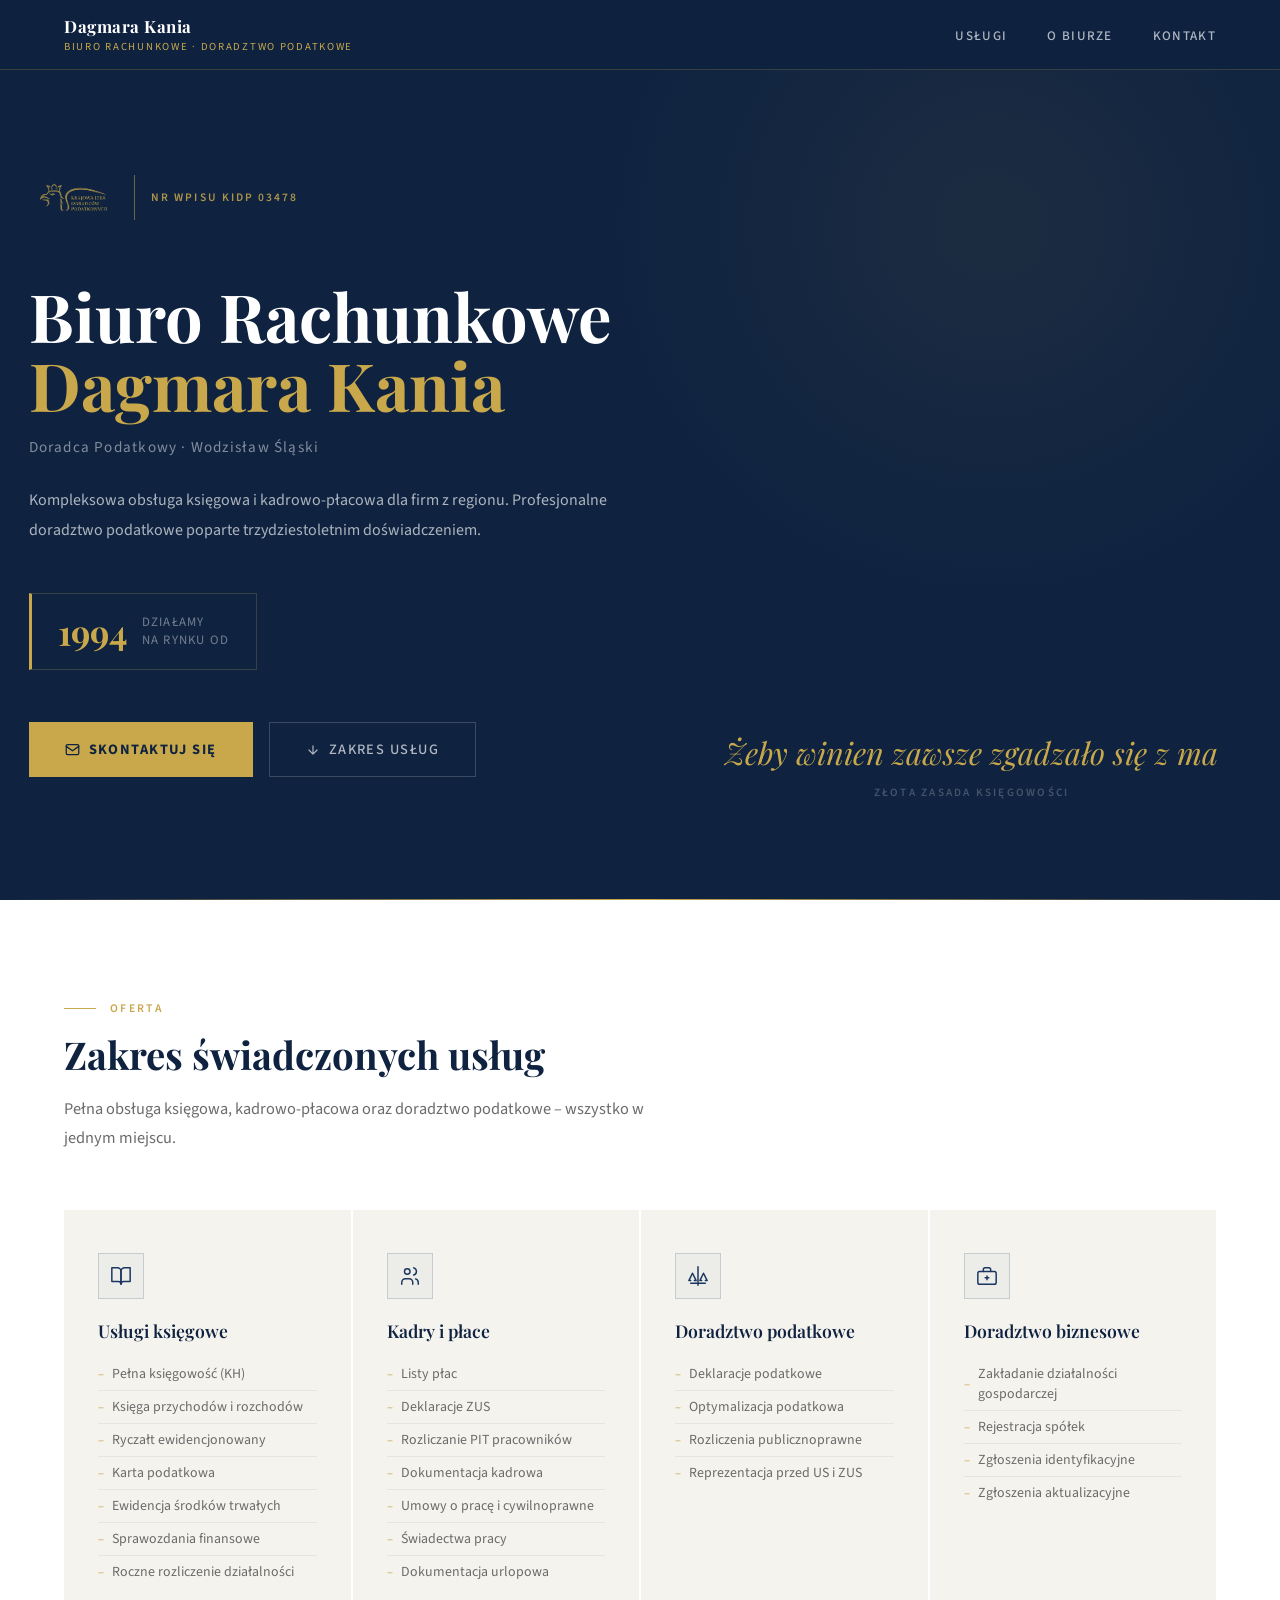
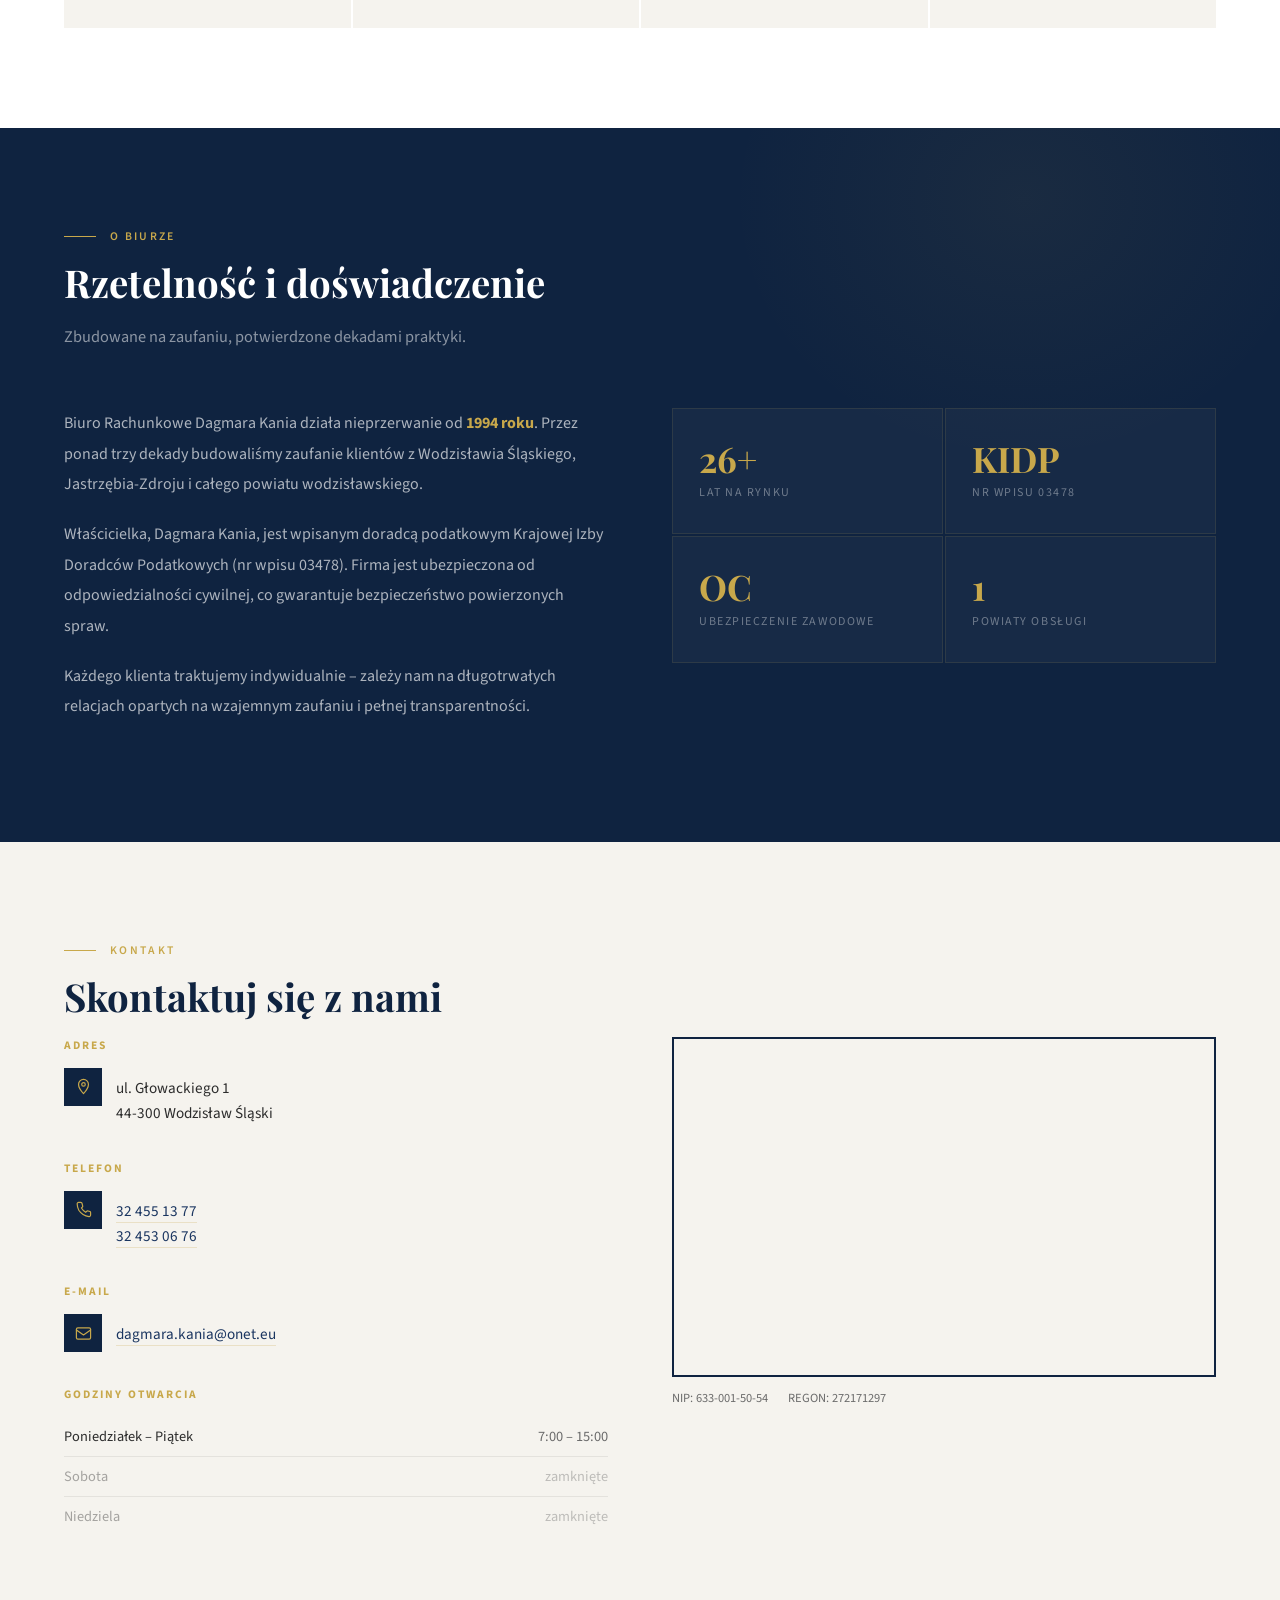
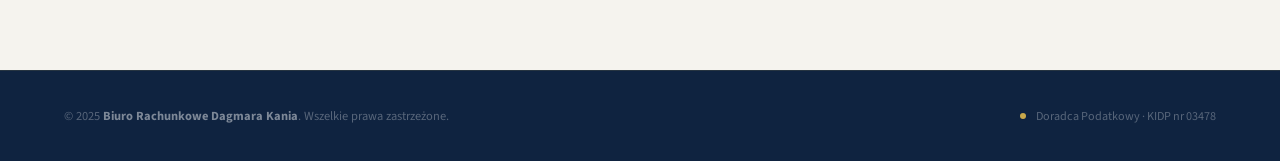
==== index.html @ 61f99bcb "logo in one place" ====
<!DOCTYPE html>
<html lang="pl">
<head>
  <meta charset="UTF-8" />
  <meta name="viewport" content="width=device-width, initial-scale=1.0" />
  <meta name="description" content="Biuro Rachunkowe Dagmara Kania – usługi księgowe, kadrowe i doradztwo podatkowe w Wodzisławiu Śląskim od 1994 r." />
  <title>Biuro Rachunkowe Dagmara Kania – Doradca Podatkowy</title>
  <link rel="stylesheet" href="style.css" />
</head>
<body>

<!-- ══════════════ NAWIGACJA ══════════════ -->
<nav>
  <a href="#hero" class="nav-brand">
    <strong>Dagmara Kania</strong>
    <span>Biuro Rachunkowe · Doradztwo Podatkowe</span>
  </a>
  <ul class="nav-links">
    <li><a href="#uslugi">Usługi</a></li>
    <li><a href="#o-nas">O biurze</a></li>
    <li><a href="#kontakt">Kontakt</a></li>
  </ul>
</nav>

<!-- ══════════════ HERO ══════════════ -->
<section id="hero">
  <div class="hero-bg">
    <div class="glow"></div>
    <div class="bottom-line"></div>
  </div>

  <!-- LEWA: treść -->
  <div class="hero-content">
    <div class="hero-kidp-corner">
      <img src="kidp-logo.png" alt="Krajowa Izba Doradców Podatkowych" class="hero-kidp-logo" />
      <div class="hero-kidp-divider"></div>
      <span class="hero-kidp-text">Nr wpisu KIDP 03478</span>
    </div>
    <h1>Biuro Rachunkowe<br/><em>Dagmara Kania</em></h1>
    <p class="hero-subtitle">Doradca Podatkowy · Wodzisław Śląski</p>
    <p class="hero-desc">
      Kompleksowa obsługa księgowa i kadrowo-płacowa dla firm z regionu.
      Profesjonalne doradztwo podatkowe poparte trzydziestoletnim doświadczeniem.
    </p>
    <div class="hero-since">
      <span class="year">1994</span>
      <span class="label">Działamy<br/>na rynku od</span>
    </div>
    <div class="hero-cta">
      <a href="#kontakt" class="btn-primary">
        <svg width="15" height="15" viewBox="0 0 24 24" fill="none" stroke="currentColor" stroke-width="2" stroke-linecap="round" stroke-linejoin="round"><rect x="2" y="4" width="20" height="16" rx="2"/><path d="m2 7 10 7 10-7"/></svg>
        Skontaktuj się
      </a>
      <a href="#uslugi" class="btn-ghost">
        <svg width="14" height="14" viewBox="0 0 24 24" fill="none" stroke="currentColor" stroke-width="2" stroke-linecap="round" stroke-linejoin="round"><path d="M12 5v14m-7-7 7 7 7-7"/></svg>
        Zakres usług
      </a>
    </div>
  </div>

  <!-- PRAWA: cytat na dole -->
  <div class="hero-quote-block">
    <p class="quote-text">Żeby winien zawsze zgadzało się z ma</p>
    <p class="quote-source">Złota zasada księgowości</p>
  </div>
</section>

<!-- ══════════════ USŁUGI ══════════════ -->
<section id="uslugi">
  <div class="section-label"><span>Oferta</span></div>
  <h2>Zakres świadczonych usług</h2>
  <p class="section-intro">Pełna obsługa księgowa, kadrowo-płacowa oraz doradztwo podatkowe – wszystko w jednym miejscu.</p>

  <div class="services-grid reveal">

    <div class="service-card">
      <div class="card-icon">
        <svg viewBox="0 0 24 24" fill="none" stroke="currentColor" stroke-width="1.6" stroke-linecap="round" stroke-linejoin="round">
          <path d="M2 3h6a4 4 0 0 1 4 4v14a3 3 0 0 0-3-3H2z"/>
          <path d="M22 3h-6a4 4 0 0 0-4 4v14a3 3 0 0 1 3-3h7z"/>
        </svg>
      </div>
      <div class="card-title">Usługi księgowe</div>
      <ul class="card-items">
        <li>Pełna księgowość (KH)</li>
        <li>Księga przychodów i rozchodów</li>
        <li>Ryczałt ewidencjonowany</li>
        <li>Karta podatkowa</li>
        <li>Ewidencja środków trwałych</li>
        <li>Sprawozdania finansowe</li>
        <li>Roczne rozliczenie działalności</li>
      </ul>
    </div>

    <div class="service-card">
      <div class="card-icon">
        <svg viewBox="0 0 24 24" fill="none" stroke="currentColor" stroke-width="1.6" stroke-linecap="round" stroke-linejoin="round">
          <circle cx="9" cy="7" r="3"/>
          <path d="M3 21v-2a4 4 0 0 1 4-4h4a4 4 0 0 1 4 4v2"/>
          <path d="M16 3.13a4 4 0 0 1 0 7.75"/>
          <path d="M21 21v-2a4 4 0 0 0-3-3.85"/>
        </svg>
      </div>
      <div class="card-title">Kadry i płace</div>
      <ul class="card-items">
        <li>Listy płac</li>
        <li>Deklaracje ZUS</li>
        <li>Rozliczanie PIT pracowników</li>
        <li>Dokumentacja kadrowa</li>
        <li>Umowy o pracę i cywilnoprawne</li>
        <li>Świadectwa pracy</li>
        <li>Dokumentacja urlopowa</li>
      </ul>
    </div>

    <div class="service-card">
      <div class="card-icon">
        <svg viewBox="0 0 24 24" fill="none" stroke="currentColor" stroke-width="1.6" stroke-linecap="round" stroke-linejoin="round">
          <path d="M12 2v20M4 17H2l4-8 4 8H8"/><path d="M16 17h-2l4-8 4 8h-2"/>
          <path d="M4 20h16"/>
        </svg>
      </div>
      <div class="card-title">Doradztwo podatkowe</div>
      <ul class="card-items">
        <li>Deklaracje podatkowe</li>
        <li>Optymalizacja podatkowa</li>
        <li>Rozliczenia publicznoprawne</li>
        <li>Reprezentacja przed US i ZUS</li>
      </ul>
    </div>

    <div class="service-card">
      <div class="card-icon">
        <svg viewBox="0 0 24 24" fill="none" stroke="currentColor" stroke-width="1.6" stroke-linecap="round" stroke-linejoin="round">
          <rect x="2" y="7" width="20" height="14" rx="2"/>
          <path d="M16 7V5a2 2 0 0 0-2-2h-4a2 2 0 0 0-2 2v2"/>
          <path d="M12 12v4m-2-2h4"/>
        </svg>
      </div>
      <div class="card-title">Doradztwo biznesowe</div>
      <ul class="card-items">
        <li>Zakładanie działalności gospodarczej</li>
        <li>Rejestracja spółek</li>
        <li>Zgłoszenia identyfikacyjne</li>
        <li>Zgłoszenia aktualizacyjne</li>
      </ul>
    </div>

  </div>
</section>

<!-- ══════════════ O NAS ══════════════ -->
<section id="o-nas">
  <div class="section-label"><span>O biurze</span></div>
  <h2>Rzetelność i doświadczenie</h2>
  <p class="section-intro">Zbudowane na zaufaniu, potwierdzone dekadami praktyki.</p>

  <div class="about-grid reveal">
    <div class="about-text">
      <p>Biuro Rachunkowe Dagmara Kania działa nieprzerwanie od <strong>1994 roku</strong>. Przez ponad trzy dekady budowaliśmy zaufanie klientów z Wodzisławia Śląskiego, Jastrzębia-Zdroju i całego powiatu wodzisławskiego.</p>
      <p>Właścicielka, Dagmara Kania, jest wpisanym doradcą podatkowym Krajowej Izby Doradców Podatkowych (nr wpisu 03478). Firma jest ubezpieczona od odpowiedzialności cywilnej, co gwarantuje bezpieczeństwo powierzonych spraw.</p>
      <p>Każdego klienta traktujemy indywidualnie – zależy nam na długotrwałych relacjach opartych na wzajemnym zaufaniu i pełnej transparentności.</p>
    </div>
    <div class="stats-grid">
      <div class="stat-box">
        <div class="stat-number" data-count="30" data-suffix="+">0+</div>
        <div class="stat-label">lat na rynku</div>
      </div>
      <div class="stat-box">
        <div class="stat-number">KIDP</div>
        <div class="stat-label">nr wpisu 03478</div>
      </div>
      <div class="stat-box">
        <div class="stat-number">OC</div>
        <div class="stat-label">Ubezpieczenie zawodowe</div>
      </div>
      <div class="stat-box">
        <div class="stat-number" data-count="2">0</div>
        <div class="stat-label">powiaty obsługi</div>
      </div>
    </div>
  </div>
</section>

<!-- ══════════════ KONTAKT ══════════════ -->
<section id="kontakt">
  <div class="section-label"><span>Kontakt</span></div>
  <h2>Skontaktuj się z nami</h2>

  <div class="contact-grid reveal">
    <div>
      <div class="contact-block">
        <div class="contact-block-title">Adres</div>
        <div class="contact-item">
          <div class="contact-icon">
            <svg viewBox="0 0 24 24" fill="none" stroke="currentColor" stroke-width="1.7" stroke-linecap="round" stroke-linejoin="round">
              <path d="M12 2C8.13 2 5 5.13 5 9c0 5.25 7 13 7 13s7-7.75 7-13c0-3.87-3.13-7-7-7z"/>
              <circle cx="12" cy="9" r="2.5"/>
            </svg>
          </div>
          <div class="contact-detail">ul. Głowackiego 1<br/>44-300 Wodzisław Śląski</div>
        </div>
      </div>

      <div class="contact-block">
        <div class="contact-block-title">Telefon</div>
        <div class="contact-item">
          <div class="contact-icon">
            <svg viewBox="0 0 24 24" fill="none" stroke="currentColor" stroke-width="1.7" stroke-linecap="round" stroke-linejoin="round">
              <path d="M22 16.92v3a2 2 0 0 1-2.18 2A19.79 19.79 0 0 1 11.39 19a19.5 19.5 0 0 1-6-6A19.79 19.79 0 0 1 3.08 4.18 2 2 0 0 1 5.07 2h3a2 2 0 0 1 2 1.72 12.84 12.84 0 0 0 .7 2.81 2 2 0 0 1-.45 2.11L9.11 9.91a16 16 0 0 0 6 6l1.27-1.27a2 2 0 0 1 2.11-.45 12.84 12.84 0 0 0 2.81.7A2 2 0 0 1 22 16.92z"/>
            </svg>
          </div>
          <div class="contact-detail">
            <a href="tel:+48324551377">32 455 13 77</a><br/>
            <a href="tel:+48324530676">32 453 06 76</a>
          </div>
        </div>
      </div>

      <div class="contact-block">
        <div class="contact-block-title">E-mail</div>
        <div class="contact-item">
          <div class="contact-icon">
            <svg viewBox="0 0 24 24" fill="none" stroke="currentColor" stroke-width="1.7" stroke-linecap="round" stroke-linejoin="round">
              <rect x="2" y="4" width="20" height="16" rx="2"/>
              <path d="m2 7 10 7 10-7"/>
            </svg>
          </div>
          <div class="contact-detail">
            <a href="mailto:dagmara.kania@onet.eu">dagmara.kania@onet.eu</a>
          </div>
        </div>
      </div>

      <div class="contact-block">
        <div class="contact-block-title">Godziny otwarcia</div>
        <table class="hours-table">
          <tr><td>Poniedziałek – Piątek</td><td>7:00 – 15:00</td></tr>
          <tr class="closed"><td>Sobota</td><td>zamknięte</td></tr>
          <tr class="closed"><td>Niedziela</td><td>zamknięte</td></tr>
        </table>
      </div>
    </div>

    <div>
      <div class="map-wrapper">
        <iframe
          src="https://www.google.com/maps/embed?pb=!1m18!1m12!1m3!1d2561.4!2d18.4565!3d50.0031!2m3!1f0!2f0!3f0!3m2!1i1024!2i768!4f13.1!3m3!1m2!1s0x4716d4f1e6e4a4a1%3A0xe6d6b0d0d0d0d0d0!2sG%C5%82owackiego%201%2C%2044-300%20Wodzis%C5%82aw%20%C5%9Al%C4%85ski%2C%20Poland!5e0!3m2!1spl!2spl!4v1710000000000!5m2!1spl!2spl"
          allowfullscreen="" loading="lazy"
          referrerpolicy="no-referrer-when-downgrade"
          title="Biuro Rachunkowe Dagmara Kania – Głowackiego 1, Wodzisław Śląski">
        </iframe>
      </div>
      <div class="map-meta">
        <span>NIP: 633-001-50-54</span>
        <span>REGON: 272171297</span>
      </div>
    </div>
  </div>
</section>

<!-- ══════════════ STOPKA ══════════════ -->
<footer>
  <p>&copy; 2025 <strong>Biuro Rachunkowe Dagmara Kania</strong>. Wszelkie prawa zastrzeżone.</p>
  <div class="footer-badge">
    <div class="badge-dot"></div>
    Doradca Podatkowy · KIDP nr 03478
  </div>
</footer>

<script src="main.js"></script>
</body>
</html>
---- style.css ----
/* ═══════════════════════════════════════════════
   Biuro Rachunkowe Dagmara Kania — style.css
═══════════════════════════════════════════════ */

@import url('https://fonts.googleapis.com/css2?family=Playfair+Display:ital,wght@0,400;0,600;0,700;1,400;1,600&family=Source+Sans+3:wght@300;400;500;600&display=swap');

*, *::before, *::after { box-sizing: border-box; margin: 0; padding: 0; }

:root {
  --navy:  #0f2340;
  --navy2: #1a3560;
  --gold:  #c8a84b;
  --gold2: #e8c870;
  --light: #f5f3ee;
  --white: #ffffff;
  --text:  #2c2c2c;
  --muted: #6b6b6b;
  --line:  rgba(200,168,75,.22);
}

html { scroll-behavior: smooth; }

body {
  font-family: 'Source Sans 3', sans-serif;
  background: var(--light);
  color: var(--text);
  overflow-x: hidden;
}

/* ── NAVIGATION ─────────────────────────────── */
nav {
  position: fixed; top: 0; left: 0; right: 0; z-index: 100;
  display: flex; align-items: center; justify-content: space-between;
  padding: 0 5vw; height: 70px;
  background: rgba(15,35,64,.97);
  backdrop-filter: blur(10px);
  border-bottom: 1px solid var(--line);
  transition: box-shadow .3s;
}
nav.scrolled { box-shadow: 0 4px 40px rgba(0,0,0,.45); }

.nav-brand {
  display: flex; flex-direction: column; gap: 2px;
  text-decoration: none; cursor: pointer;
}
.nav-brand strong {
  font-family: 'Playfair Display', serif;
  font-size: 1.05rem; color: var(--white);
  letter-spacing: .03em; transition: color .25s;
}
.nav-brand span {
  font-size: .67rem; color: var(--gold);
  letter-spacing: .16em; text-transform: uppercase;
  transition: opacity .25s;
}
.nav-brand:hover strong { color: var(--gold); }
.nav-brand:hover span  { opacity: .65; }

.nav-links { display: flex; gap: 2.5rem; list-style: none; }
.nav-links a {
  text-decoration: none; font-size: .82rem; font-weight: 500;
  color: rgba(255,255,255,.68); letter-spacing: .1em; text-transform: uppercase;
  position: relative; padding-bottom: 3px; transition: color .25s;
}
.nav-links a::after {
  content: ''; position: absolute; bottom: 0; left: 0;
  width: 0; height: 1px; background: var(--gold); transition: width .3s;
}
.nav-links a:hover { color: var(--gold); }
.nav-links a:hover::after { width: 100%; }

/* ── HERO ────────────────────────────────────── */
#hero {
  min-height: 100vh;
  display: flex; align-items: center; justify-content: center;
  gap: 80px;
  background: var(--navy);
  position: relative; overflow: hidden;
  padding: 110px 8vw 80px;
}

.hero-bg { position: absolute; inset: 0; pointer-events: none; }
.hero-bg .glow {
  position: absolute; top: -20%; right: -10%;
  width: 65vw; height: 90vh;
  background: radial-gradient(ellipse at center, rgba(200,168,75,.07) 0%, transparent 65%);
}
.hero-bg .bottom-line {
  position: absolute; bottom: 0; left: 0; right: 0; height: 1px;
  background: linear-gradient(90deg, transparent, var(--gold), transparent);
}

/* Logo KIDP — w przepływie, nad h1, skalowanie razem z nagłówkiem */
.hero-kidp-corner {
  display: flex; align-items: center; gap: 16px;
  margin-bottom: clamp(24px, 3vw, 40px);
  animation: fadeUp .8s .1s cubic-bezier(.22,1,.36,1) both;
}
.hero-kidp-logo {
  height: clamp(60px, 7vw, 110px); width: auto;
  opacity: .8; transition: opacity .3s;
}
.hero-kidp-logo:hover { opacity: 1; }
.hero-kidp-divider {
  width: 1px; height: clamp(28px, 3.5vw, 50px);
  background: var(--gold); opacity: .5;
}
.hero-kidp-text {
  font-size: clamp(.7rem, .9vw, .8rem);
  font-weight: 600;
  letter-spacing: .18em; text-transform: uppercase;
  color: var(--gold); opacity: .85;
}

.hero-content {
  flex: 1;
  max-width: 780px; position: relative; z-index: 1;
  animation: fadeUp .9s cubic-bezier(.22,1,.36,1) both;
}

.hero-eyebrow {
  display: flex; align-items: center; gap: 14px; margin-bottom: 28px;
}
.hero-eyebrow::before {
  content: ''; display: block; width: 48px; height: 1px; background: var(--gold);
}
.hero-eyebrow span {
  font-size: .82rem; font-weight: 600;
  letter-spacing: .22em; text-transform: uppercase; color: var(--gold);
}

h1 {
  font-family: 'Playfair Display', serif;
  font-size: clamp(2.4rem, 5.2vw, 5.2rem);
  font-weight: 700; color: var(--white);
  line-height: 1.05; margin-bottom: 16px;
  white-space: nowrap;
}
h1 em { font-style: normal; color: var(--gold); }

.hero-subtitle {
  font-size: clamp(.95rem, 1.1vw, 1.1rem);
  color: rgba(255,255,255,.48);
  letter-spacing: .08em; margin-bottom: 28px;
}
.hero-desc {
  font-size: clamp(1rem, 1.15vw, 1.15rem);
  color: rgba(255,255,255,.66);
  line-height: 1.85; max-width: 580px; margin-bottom: 48px;
}

.hero-since {
  display: inline-flex; align-items: center; gap: 14px;
  padding: 14px 26px;
  border: 1px solid var(--line);
  border-left: 3px solid var(--gold);
  margin-bottom: 52px;
}
.hero-since .year {
  font-family: 'Playfair Display', serif;
  font-size: 2.2rem; color: var(--gold); font-weight: 700;
}
.hero-since .label {
  font-size: .8rem; color: rgba(255,255,255,.42);
  line-height: 1.4; text-transform: uppercase; letter-spacing: .1em;
}

.hero-cta { display: flex; gap: 16px; flex-wrap: wrap; }

.btn-primary {
  display: inline-flex; align-items: center; gap: 9px;
  padding: 16px 36px; background: var(--gold); color: var(--navy);
  font-weight: 700; font-size: .9rem;
  letter-spacing: .1em; text-transform: uppercase;
  text-decoration: none; border: none; cursor: pointer;
  transition: background .25s, transform .2s, box-shadow .25s;
}
.btn-primary:hover {
  background: var(--gold2); transform: translateY(-2px);
  box-shadow: 0 8px 28px rgba(200,168,75,.28);
}
.btn-ghost {
  display: inline-flex; align-items: center; gap: 9px;
  padding: 16px 36px; background: transparent;
  color: rgba(255,255,255,.68); font-weight: 500; font-size: .9rem;
  letter-spacing: .1em; text-transform: uppercase; text-decoration: none;
  border: 1px solid rgba(255,255,255,.18);
  transition: border-color .25s, color .25s;
}
.btn-ghost:hover { border-color: var(--gold); color: var(--gold); }

/* Cytat – prawa dekoracja */
.hero-quote-block {
  position: relative; z-index: 1;
  flex-shrink: 0;
  width: 560px;
  display: flex; flex-direction: column;
  align-items: center; justify-content: flex-end;
  text-align: center;
  padding-bottom: 20px;
  align-self: flex-end;
  gap: 32px;
  animation: fadeUp 1.1s .25s cubic-bezier(.22,1,.36,1) both;
}

.quote-text {
  font-family: 'Playfair Display', serif;
  font-style: italic;
  font-size: clamp(1.5rem, 2.4vw, 2.4rem);
  line-height: 1.3;
  color: var(--gold);
  white-space: nowrap;
}

.quote-source {
  font-size: .7rem; font-weight: 600;
  letter-spacing: .2em; text-transform: uppercase;
  color: rgba(255,255,255,.22);
  margin-top: -20px;
}

/* ── SECTIONS GENERIC ───────────────────────── */
section { padding: 100px 5vw; }

.section-label {
  display: flex; align-items: center; gap: 14px; margin-bottom: 14px;
}
.section-label::before {
  content: ''; display: block; width: 32px; height: 1px; background: var(--gold);
}
.section-label span {
  font-size: .73rem; font-weight: 600;
  letter-spacing: .2em; text-transform: uppercase; color: var(--gold);
}

h2 {
  font-family: 'Playfair Display', serif;
  font-size: clamp(1.8rem, 3vw, 2.6rem);
  font-weight: 700; color: var(--navy);
  line-height: 1.2; margin-bottom: 18px;
}
.section-intro {
  font-size: 1.02rem; color: var(--muted);
  line-height: 1.8; max-width: 580px; margin-bottom: 56px;
}

/* ── SERVICES ───────────────────────────────── */
#uslugi { background: var(--white); }

.services-grid {
  display: grid;
  grid-template-columns: repeat(auto-fill, minmax(270px, 1fr));
  gap: 2px;
}

.service-card {
  padding: 40px 34px; background: var(--light);
  border-top: 3px solid transparent;
  position: relative; overflow: hidden;
  transition: border-color .3s; cursor: default;
}
.service-card::before {
  content: ''; position: absolute; inset: 0;
  background: var(--navy);
  transform: scaleY(0); transform-origin: bottom;
  transition: transform .44s cubic-bezier(.22,1,.36,1);
  z-index: 0;
}
.service-card:hover { border-color: var(--gold); }
.service-card:hover::before { transform: scaleY(1); }
.service-card:hover .card-title,
.service-card:hover .card-items li { color: rgba(255,255,255,.8); }
.service-card:hover .card-icon svg { stroke: var(--gold); }

.card-icon {
  width: 46px; height: 46px; margin-bottom: 20px;
  display: flex; align-items: center; justify-content: center;
  border: 1px solid rgba(26,53,96,.18); background: rgba(26,53,96,.04);
  position: relative; z-index: 1;
  transition: border-color .3s, background .3s;
}
.service-card:hover .card-icon {
  border-color: rgba(200,168,75,.3); background: rgba(200,168,75,.06);
}
.card-icon svg { width: 22px; height: 22px; stroke: var(--navy2); transition: stroke .3s; }

.card-title {
  font-family: 'Playfair Display', serif;
  font-size: 1.1rem; font-weight: 600; color: var(--navy);
  margin-bottom: 16px; position: relative; z-index: 1; transition: color .3s;
}
.card-items { list-style: none; position: relative; z-index: 1; }
.card-items li {
  font-size: .87rem; color: var(--muted);
  padding: 6px 0; border-bottom: 1px solid rgba(0,0,0,.06);
  transition: color .3s;
  display: flex; align-items: center; gap: 8px;
}
.card-items li:last-child { border-bottom: none; }
.card-items li::before { content: '–'; color: var(--gold); font-size: .78rem; flex-shrink: 0; }

/* ── ABOUT ──────────────────────────────────── */
#o-nas { background: var(--navy); position: relative; overflow: hidden; }
#o-nas::before {
  content: ''; position: absolute; top: -30%; right: -5%;
  width: 50vw; height: 80%;
  background: radial-gradient(ellipse, rgba(200,168,75,.06) 0%, transparent 65%);
  pointer-events: none;
}
#o-nas h2 { color: var(--white); }
#o-nas .section-intro { color: rgba(255,255,255,.52); }

.about-grid {
  display: grid; grid-template-columns: 1fr 1fr; gap: 64px; align-items: start;
}
.about-text p {
  font-size: 1rem; color: rgba(255,255,255,.66); line-height: 1.9; margin-bottom: 20px;
}
.about-text strong { color: var(--gold); }

.stats-grid { display: grid; grid-template-columns: 1fr 1fr; gap: 2px; }
.stat-box {
  padding: 32px 26px;
  background: rgba(255,255,255,.03);
  border: 1px solid rgba(200,168,75,.12);
  transition: background .3s, border-color .3s;
}
.stat-box:hover { background: rgba(200,168,75,.05); border-color: rgba(200,168,75,.28); }
.stat-number {
  font-family: 'Playfair Display', serif;
  font-size: 2.2rem; font-weight: 700;
  color: var(--gold); line-height: 1; margin-bottom: 8px;
}
.stat-label {
  font-size: .75rem; color: rgba(255,255,255,.38);
  text-transform: uppercase; letter-spacing: .13em;
}

/* ── CONTACT ────────────────────────────────── */
#kontakt { background: var(--light); }

.contact-grid {
  display: grid; grid-template-columns: 1fr 1fr; gap: 64px; align-items: start;
}
.contact-block { margin-bottom: 34px; }
.contact-block-title {
  font-size: .72rem; font-weight: 700;
  letter-spacing: .18em; text-transform: uppercase;
  color: var(--gold); margin-bottom: 14px;
}
.contact-item { display: flex; align-items: flex-start; gap: 14px; margin-bottom: 10px; }
.contact-icon {
  width: 38px; height: 38px; flex-shrink: 0;
  background: var(--navy);
  display: flex; align-items: center; justify-content: center;
}
.contact-icon svg { width: 17px; height: 17px; stroke: var(--gold); }
.contact-detail { font-size: .95rem; color: var(--text); line-height: 1.65; padding-top: 8px; }
.contact-detail a {
  color: var(--navy2); text-decoration: none;
  border-bottom: 1px solid rgba(200,168,75,.25);
  transition: color .2s, border-color .2s;
}
.contact-detail a:hover { color: var(--gold); border-color: var(--gold); }

.hours-table { width: 100%; border-collapse: collapse; }
.hours-table tr { border-bottom: 1px solid rgba(0,0,0,.07); }
.hours-table tr:last-child { border-bottom: none; }
.hours-table td { padding: 9px 0; font-size: .9rem; color: var(--text); }
.hours-table td:last-child { color: var(--muted); text-align: right; }
.hours-table tr.closed td { opacity: .4; }

.map-wrapper {
  border: 2px solid var(--navy); overflow: hidden; height: 340px;
}
.map-wrapper iframe {
  width: 100%; height: 100%; border: none; display: block;
  filter: grayscale(20%) contrast(1.05);
}
.map-meta {
  display: flex; gap: 20px; flex-wrap: wrap;
  margin-top: 12px; font-size: .78rem; color: var(--muted);
}

/* ── FOOTER ─────────────────────────────────── */
footer {
  background: var(--navy); padding: 36px 5vw;
  display: flex; align-items: center; justify-content: space-between;
  flex-wrap: wrap; gap: 16px;
  border-top: 1px solid rgba(200,168,75,.12);
}
footer p { font-size: .78rem; color: rgba(255,255,255,.3); }
footer strong { color: rgba(255,255,255,.46); }
.footer-badge {
  display: flex; align-items: center; gap: 10px;
  font-size: .76rem; color: rgba(255,255,255,.3);
}
.badge-dot {
  width: 6px; height: 6px; background: var(--gold);
  border-radius: 50%; animation: pulse 2.4s infinite;
}

/* ── ANIMATIONS ─────────────────────────────── */
@keyframes fadeUp {
  from { opacity: 0; transform: translateY(30px); }
  to   { opacity: 1; transform: translateY(0); }
}
@keyframes pulse {
  0%,100% { opacity: 1; } 50% { opacity: .2; }
}

.reveal {
  opacity: 0; transform: translateY(24px);
  transition: opacity .75s ease, transform .75s ease;
}
.reveal.visible { opacity: 1; transform: none; }

/* ── RESPONSIVE ─────────────────────────────── */
@media (max-width: 1100px) {
  .hero-quote-block { display: none; }
}
@media (max-width: 820px) {
  .nav-links { display: none; }
  .about-grid, .contact-grid { grid-template-columns: 1fr; gap: 40px; }
  footer { flex-direction: column; text-align: center; }
  h1 { white-space: normal; }
  .hero-kidp-text { font-size: .7rem; }
}
@media (max-width: 500px) {
  #hero { padding: 100px 6vw 60px; }
  .hero-kidp-corner { gap: 12px; margin-bottom: 24px; }
  .hero-kidp-logo { height: 50px; }
  .hero-kidp-divider { height: 24px; }
  .hero-since { padding: 12px 20px; }
  .hero-since .year { font-size: 1.8rem; }
  .btn-primary, .btn-ghost { padding: 13px 24px; font-size: .8rem; }
}
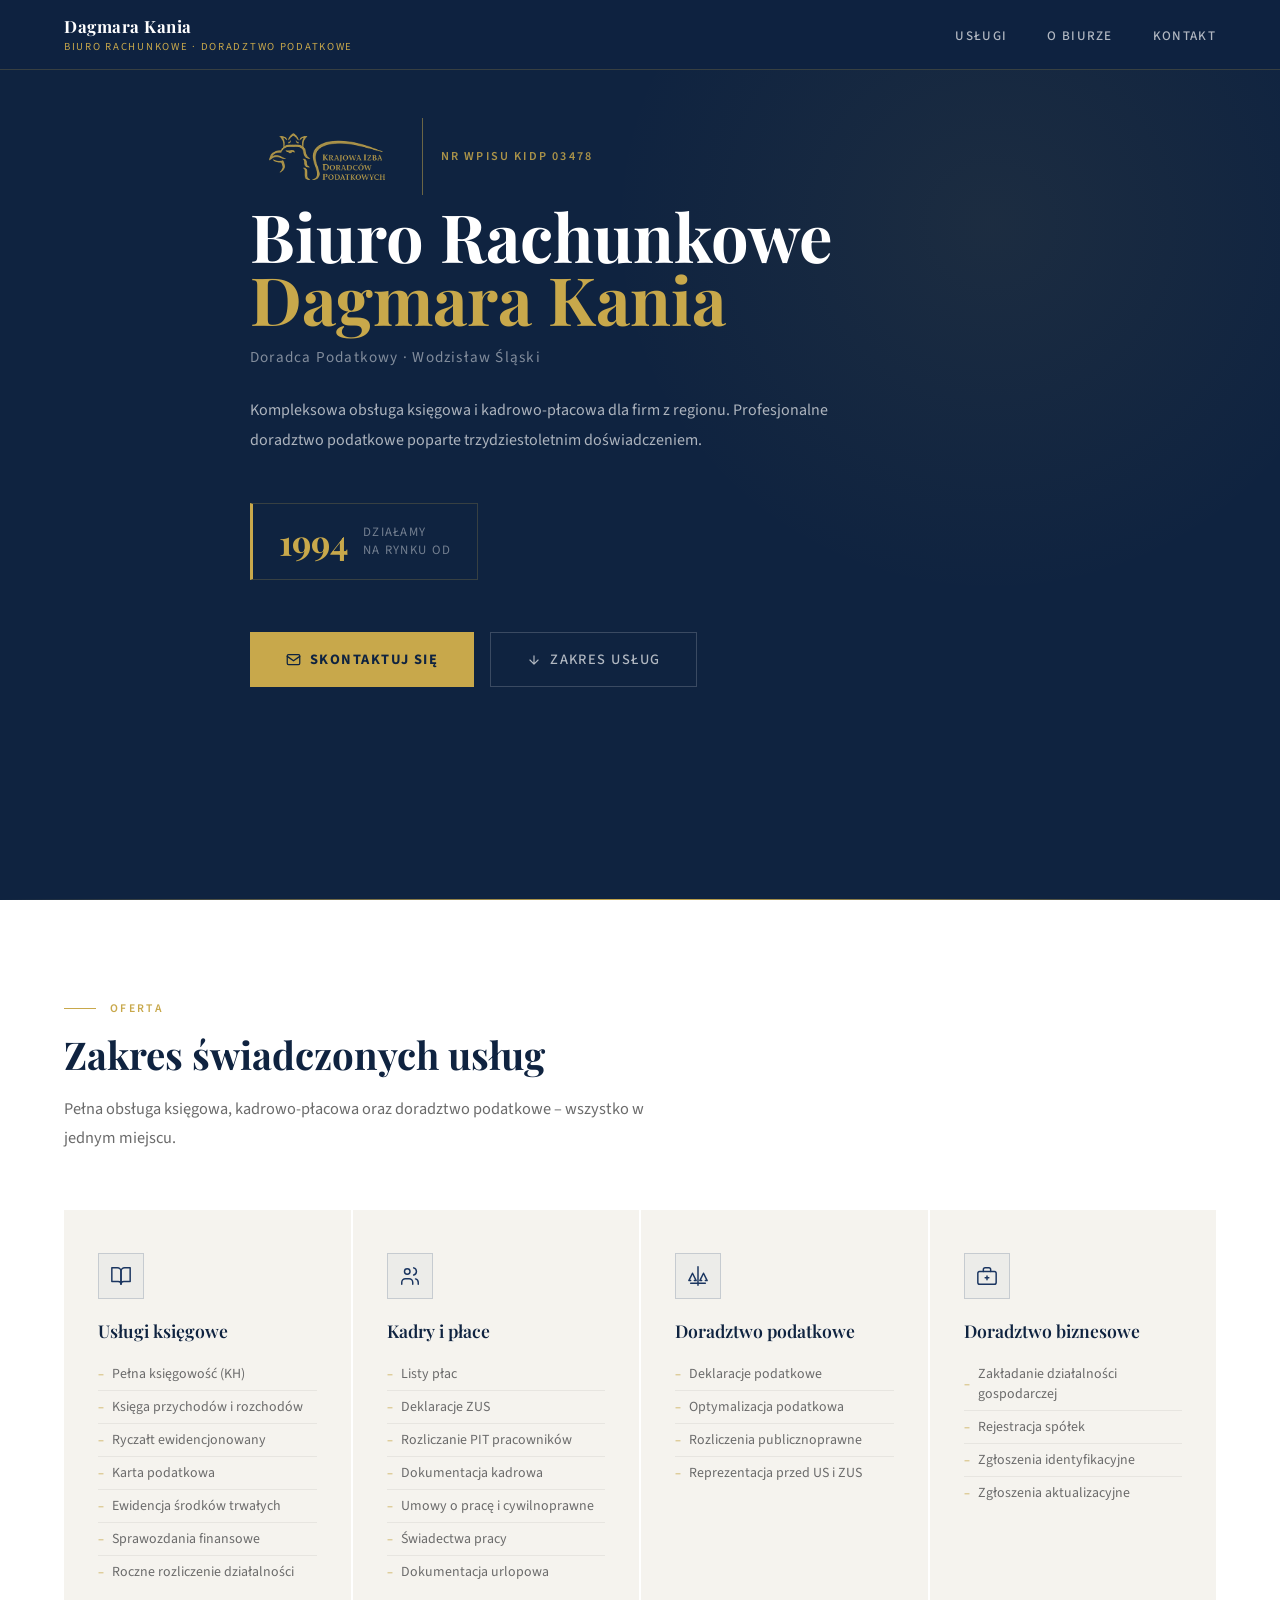
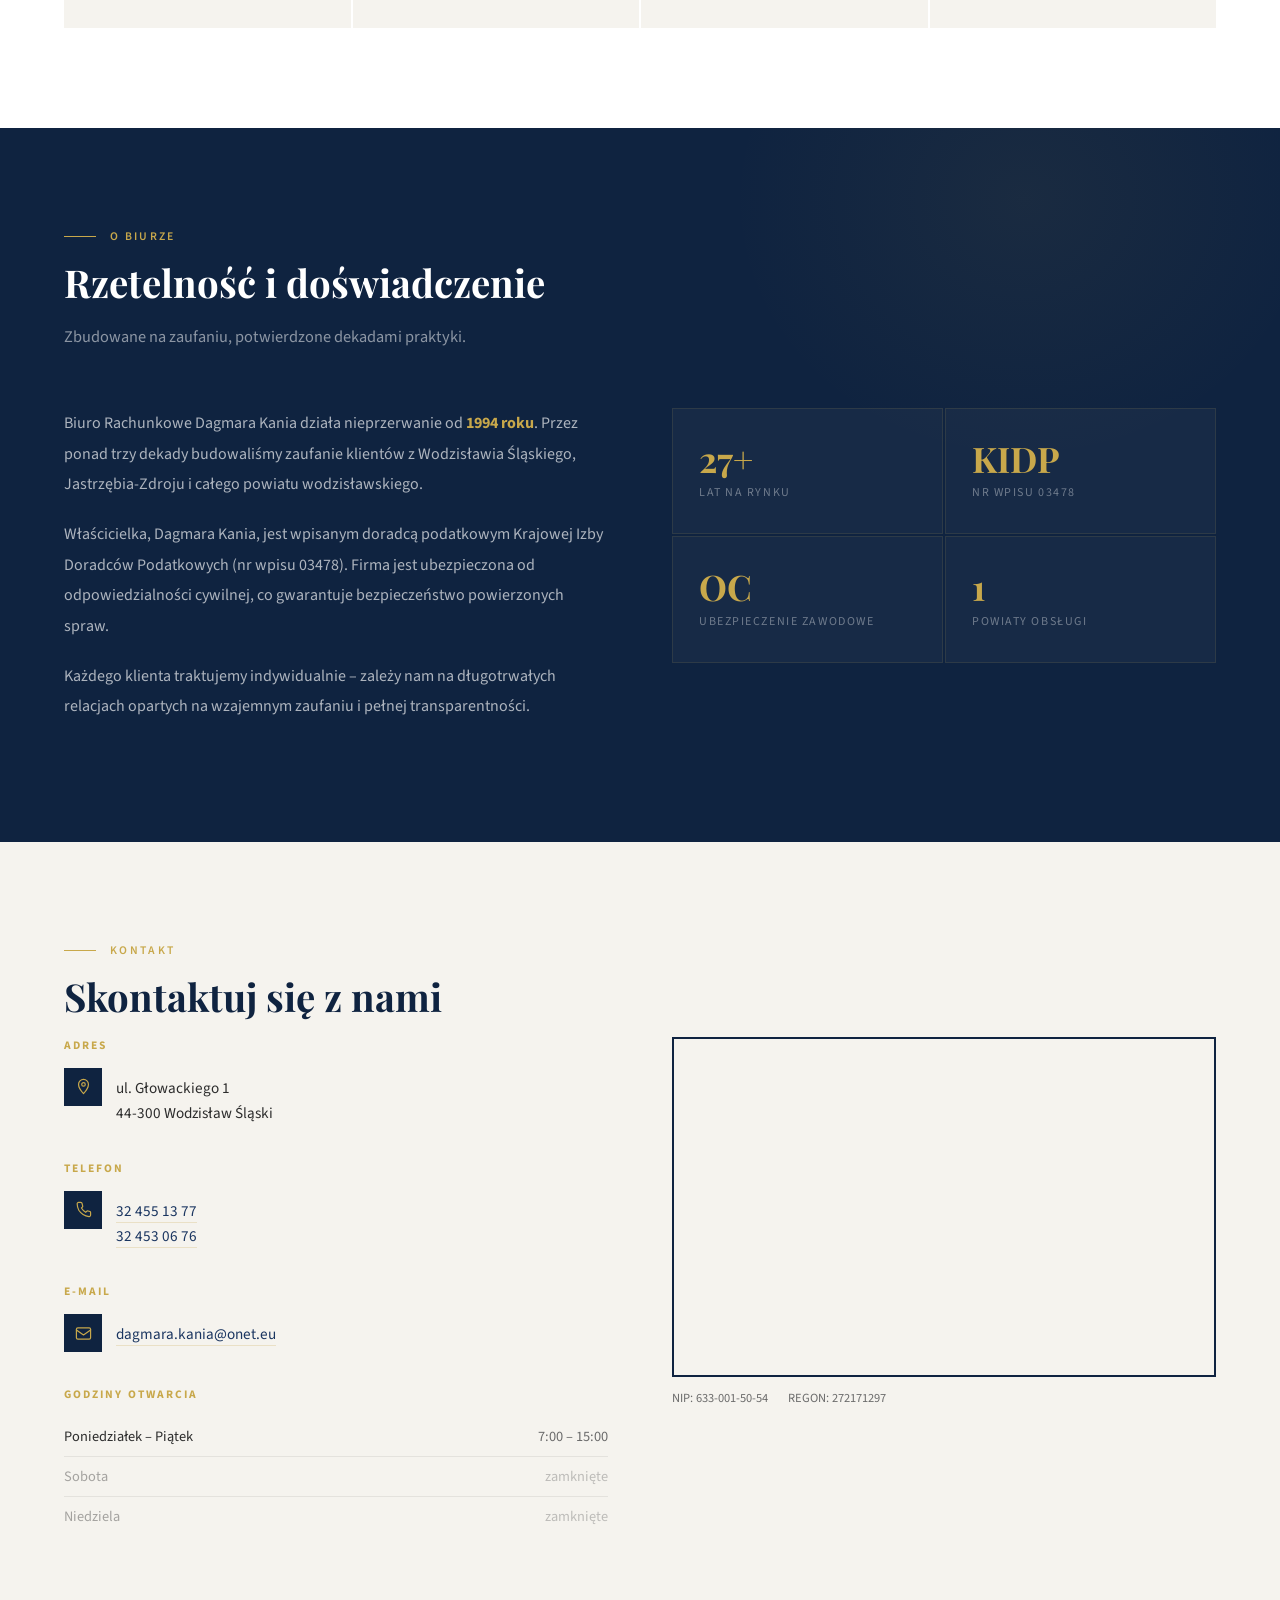
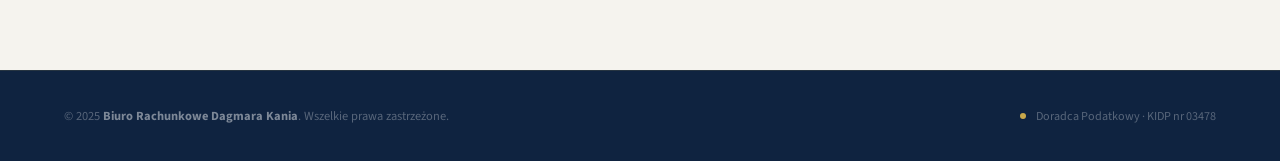
==== commit d48654fd: "remove citate" ====
--- a/index.html
+++ b/index.html
@@ -57,12 +57,6 @@
       </a>
     </div>
   </div>
-
-  <!-- PRAWA: cytat na dole -->
-  <div class="hero-quote-block">
-    <p class="quote-text">Żeby winien zawsze zgadzało się z ma</p>
-    <p class="quote-source">Złota zasada księgowości</p>
-  </div>
 </section>
 
 <!-- ══════════════ USŁUGI ══════════════ -->
@@ -149,7 +143,7 @@
   </div>
 </section>
 
-<!-- ══════════════ O NAS ══════════════ -->
+<!-- ══════════════ O BIURZE ══════════════ -->
 <section id="o-nas">
   <div class="section-label"><span>O biurze</span></div>
   <h2>Rzetelność i doświadczenie</h2>
@@ -271,4 +265,3 @@
 <script src="main.js"></script>
 </body>
 </html>
-  
--- a/style.css
+++ b/style.css
@@ -72,11 +72,11 @@
 /* ── HERO ────────────────────────────────────── */
 #hero {
   min-height: 100vh;
-  display: flex; align-items: center; justify-content: center;
+  display: flex; align-items: flex-start; justify-content: center;
   gap: 80px;
   background: var(--navy);
   position: relative; overflow: hidden;
-  padding: 110px 8vw 80px;
+  padding: 80px 8vw 80px;
 }
 
 .hero-bg { position: absolute; inset: 0; pointer-events: none; }
@@ -90,23 +90,23 @@
   background: linear-gradient(90deg, transparent, var(--gold), transparent);
 }
 
-/* Logo KIDP — w przepływie, nad h1, skalowanie razem z nagłówkiem */
+/* Logo KIDP — minimalna przerwa, używa ujemnego marginesu by zniwelować padding fontu */
 .hero-kidp-corner {
-  display: flex; align-items: center; gap: 16px;
-  margin-bottom: clamp(24px, 3vw, 40px);
+  display: flex; align-items: center; gap: 18px;
+  margin-bottom: -30px;
   animation: fadeUp .8s .1s cubic-bezier(.22,1,.36,1) both;
 }
 .hero-kidp-logo {
-  height: clamp(60px, 7vw, 110px); width: auto;
-  opacity: .8; transition: opacity .3s;
+  height: clamp(110px, 12vw, 180px); width: auto;
+  opacity: .9; transition: opacity .3s;
 }
 .hero-kidp-logo:hover { opacity: 1; }
 .hero-kidp-divider {
-  width: 1px; height: clamp(28px, 3.5vw, 50px);
+  width: 1px; height: clamp(48px, 6vw, 80px);
   background: var(--gold); opacity: .5;
 }
 .hero-kidp-text {
-  font-size: clamp(.7rem, .9vw, .8rem);
+  font-size: clamp(.72rem, .95vw, .85rem);
   font-weight: 600;
   letter-spacing: .18em; text-transform: uppercase;
   color: var(--gold); opacity: .85;
@@ -115,25 +115,15 @@
 .hero-content {
   flex: 1;
   max-width: 780px; position: relative; z-index: 1;
+  display: flex; flex-direction: column; align-items: flex-start;
   animation: fadeUp .9s cubic-bezier(.22,1,.36,1) both;
-}
-
-.hero-eyebrow {
-  display: flex; align-items: center; gap: 14px; margin-bottom: 28px;
-}
-.hero-eyebrow::before {
-  content: ''; display: block; width: 48px; height: 1px; background: var(--gold);
-}
-.hero-eyebrow span {
-  font-size: .82rem; font-weight: 600;
-  letter-spacing: .22em; text-transform: uppercase; color: var(--gold);
 }
 
 h1 {
   font-family: 'Playfair Display', serif;
   font-size: clamp(2.4rem, 5.2vw, 5.2rem);
   font-weight: 700; color: var(--white);
-  line-height: 1.05; margin-bottom: 16px;
+  line-height: .95; margin-bottom: 16px;
   white-space: nowrap;
 }
 h1 em { font-style: normal; color: var(--gold); }
@@ -197,8 +187,8 @@
   display: flex; flex-direction: column;
   align-items: center; justify-content: flex-end;
   text-align: center;
+  align-self: stretch;
   padding-bottom: 20px;
-  align-self: flex-end;
   gap: 32px;
   animation: fadeUp 1.1s .25s cubic-bezier(.22,1,.36,1) both;
 }
@@ -425,12 +415,14 @@
   footer { flex-direction: column; text-align: center; }
   h1 { white-space: normal; }
   .hero-kidp-text { font-size: .7rem; }
+  #hero { padding: 80px 8vw 60px; }
+  .hero-kidp-corner { margin-bottom: -20px; }
 }
 @media (max-width: 500px) {
-  #hero { padding: 100px 6vw 60px; }
-  .hero-kidp-corner { gap: 12px; margin-bottom: 24px; }
-  .hero-kidp-logo { height: 50px; }
-  .hero-kidp-divider { height: 24px; }
+  #hero { padding: 80px 6vw 60px; }
+  .hero-kidp-corner { gap: 12px; margin-bottom: -15px; }
+  .hero-kidp-logo { height: 90px; }
+  .hero-kidp-divider { height: 40px; }
   .hero-since { padding: 12px 20px; }
   .hero-since .year { font-size: 1.8rem; }
   .btn-primary, .btn-ghost { padding: 13px 24px; font-size: .8rem; }
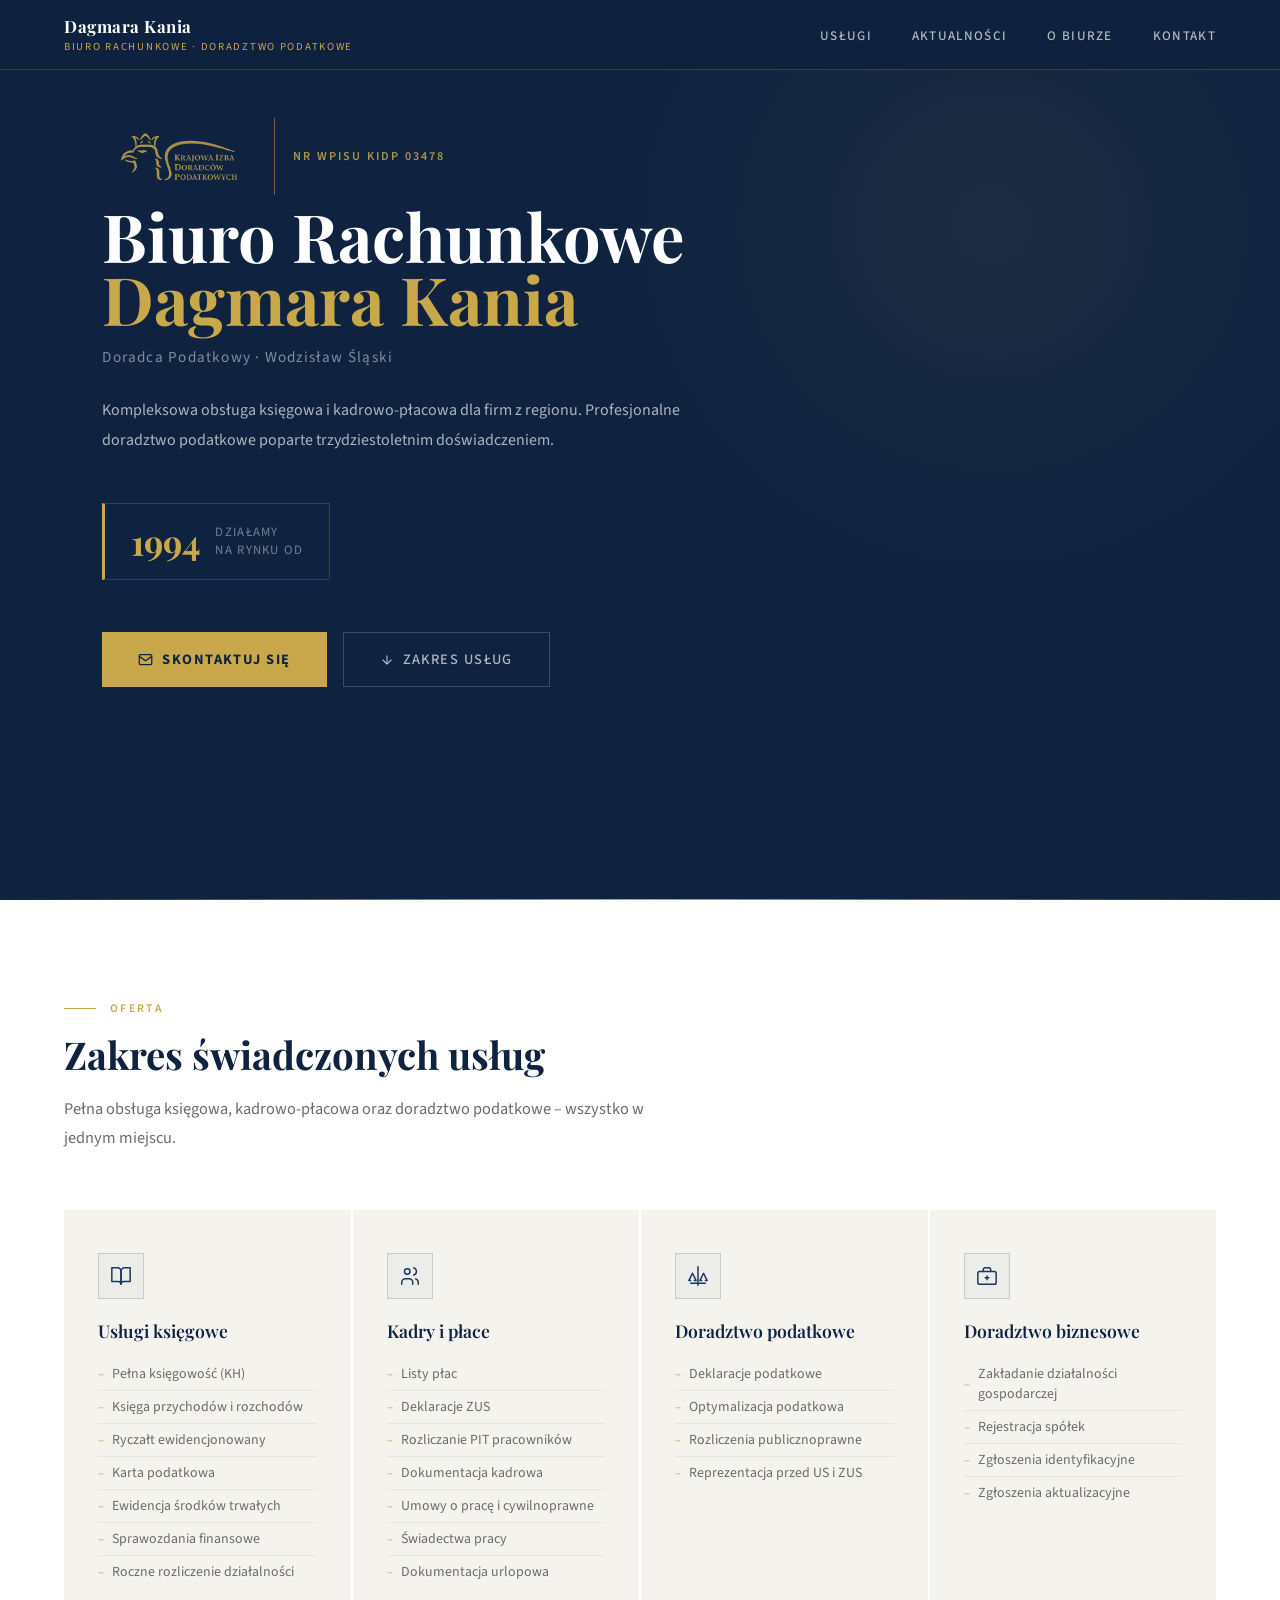
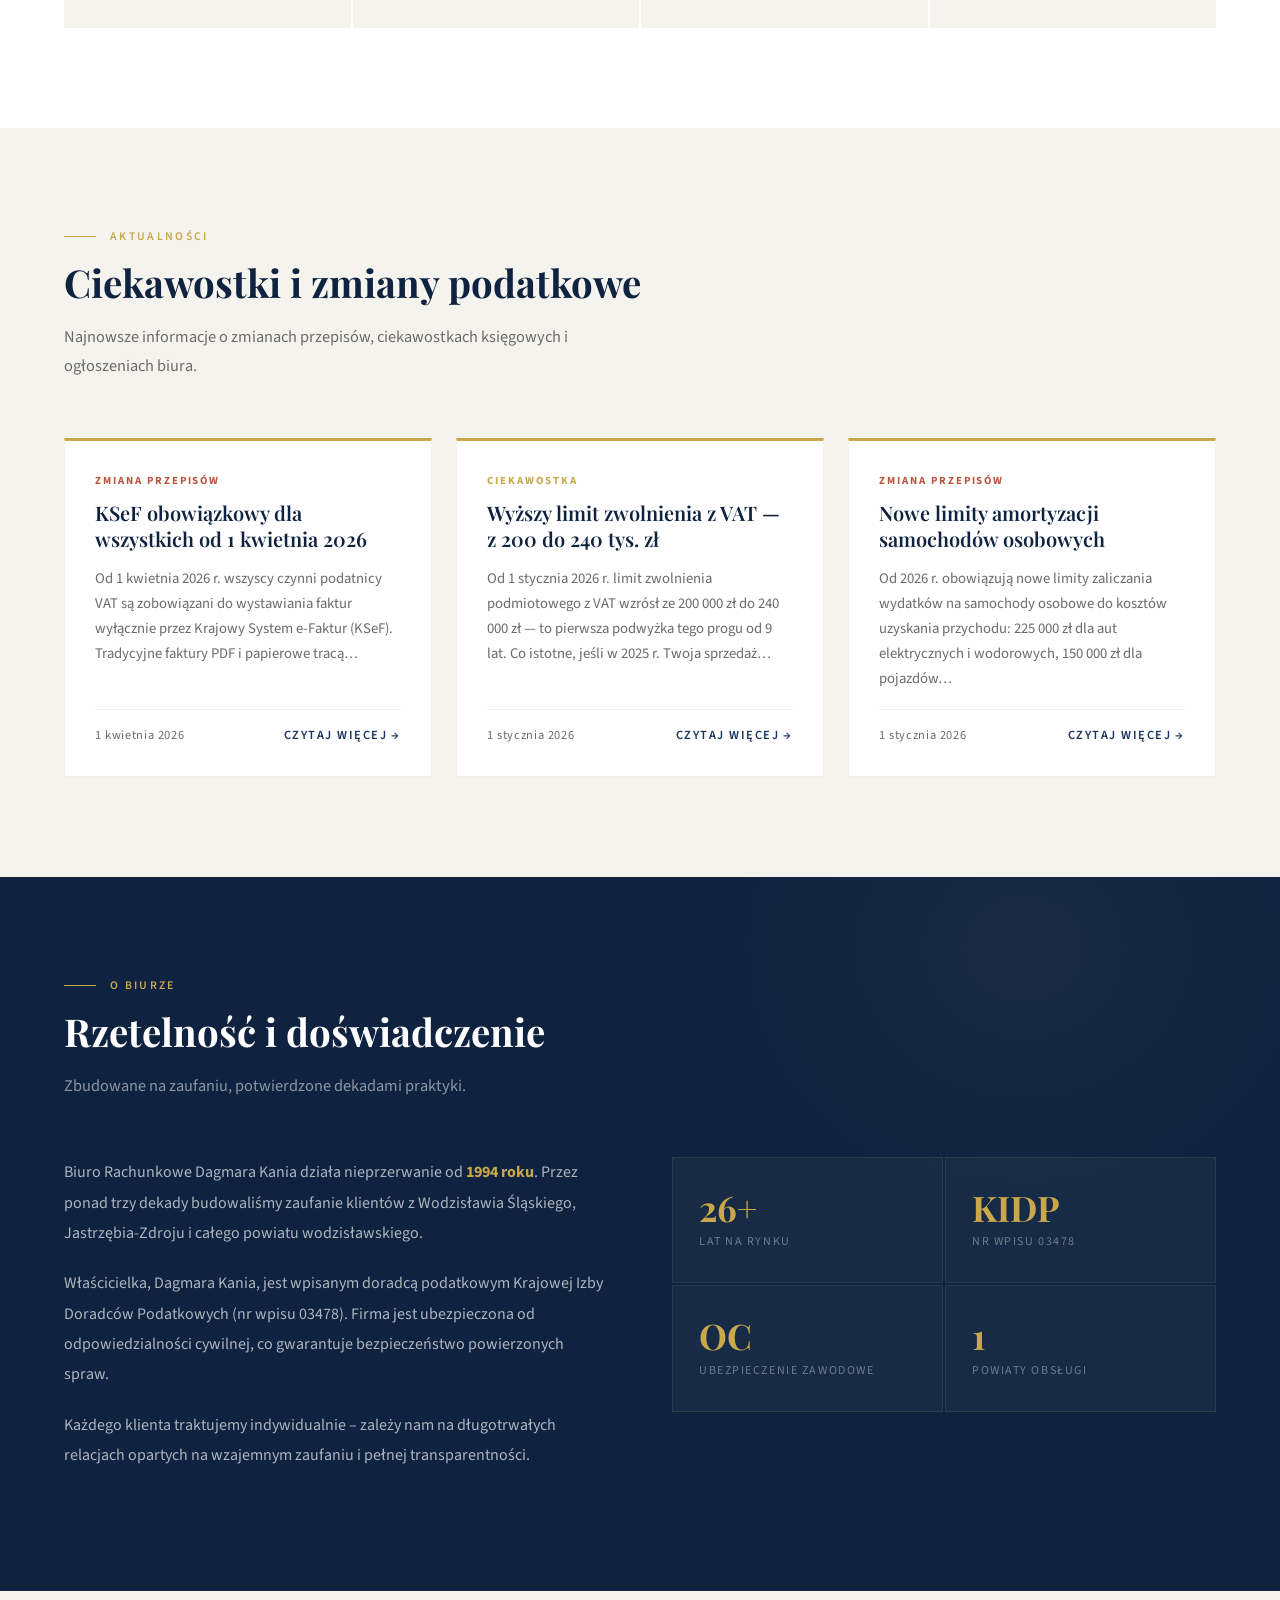
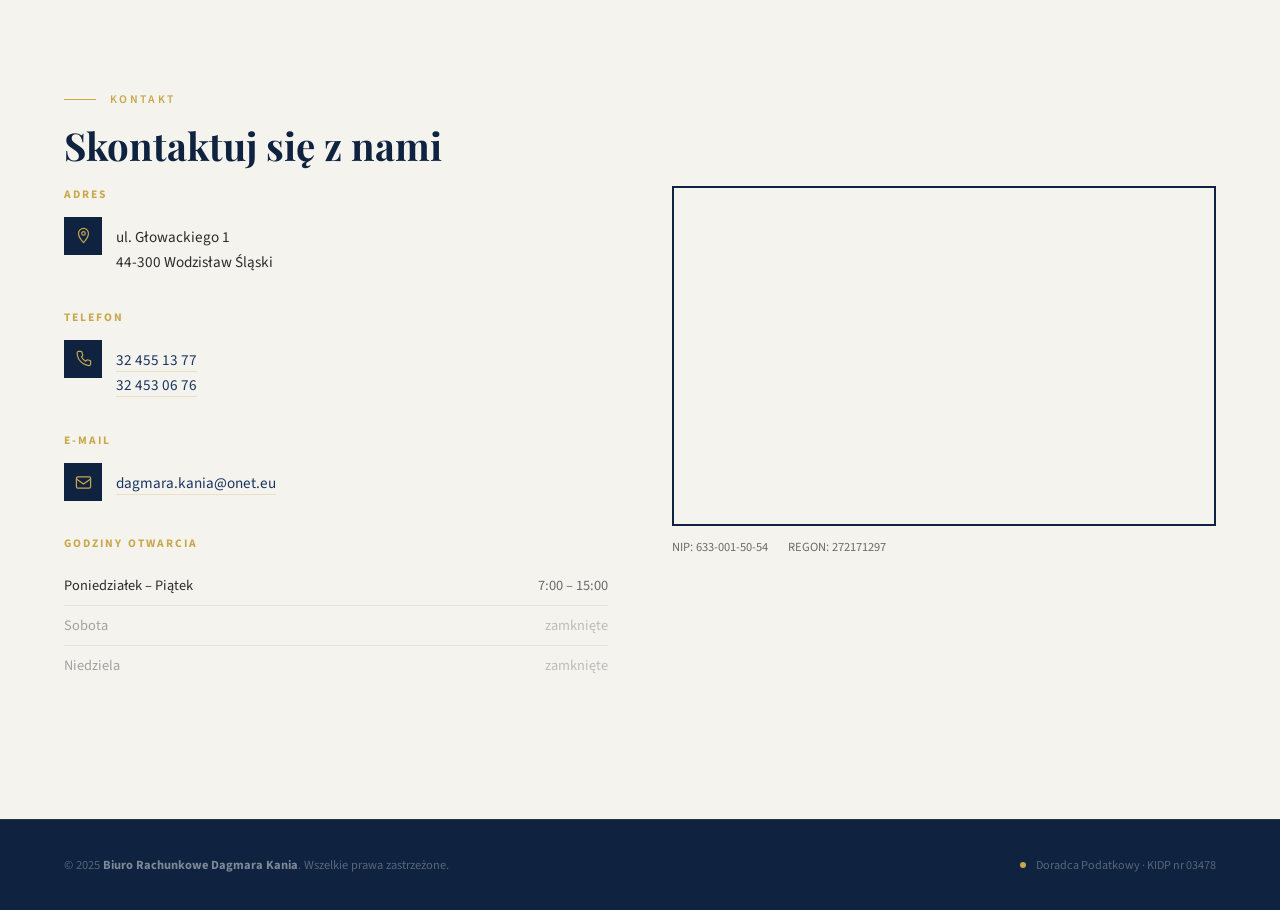
==== commit c01bda55: "new secion" ====
--- a/index.html
+++ b/index.html
@@ -17,6 +17,7 @@
   </a>
   <ul class="nav-links">
     <li><a href="#uslugi">Usługi</a></li>
+    <li><a href="#aktualnosci">Aktualności</a></li>
     <li><a href="#o-nas">O biurze</a></li>
     <li><a href="#kontakt">Kontakt</a></li>
   </ul>
@@ -29,7 +30,6 @@
     <div class="bottom-line"></div>
   </div>
 
-  <!-- LEWA: treść -->
   <div class="hero-content">
     <div class="hero-kidp-corner">
       <img src="kidp-logo.png" alt="Krajowa Izba Doradców Podatkowych" class="hero-kidp-logo" />
@@ -143,6 +143,18 @@
   </div>
 </section>
 
+<!-- ══════════════ AKTUALNOŚCI ══════════════ -->
+<section id="aktualnosci">
+  <div class="section-label"><span>Aktualności</span></div>
+  <h2>Ciekawostki i zmiany podatkowe</h2>
+  <p class="section-intro">Najnowsze informacje o zmianach przepisów, ciekawostkach księgowych i ogłoszeniach biura.</p>
+
+  <div class="news-grid" id="news-grid">
+    <!-- Posty są ładowane dynamicznie z news.json przez main.js -->
+    <div class="news-loading">Wczytywanie aktualności…</div>
+  </div>
+</section>
+
 <!-- ══════════════ O BIURZE ══════════════ -->
 <section id="o-nas">
   <div class="section-label"><span>O biurze</span></div>
@@ -262,6 +274,14 @@
   </div>
 </footer>
 
+<!-- ══════════════ MODAL DLA POSTÓW ══════════════ -->
+<div class="news-modal" id="news-modal">
+  <div class="news-modal-content">
+    <button class="news-modal-close" id="news-modal-close" aria-label="Zamknij">×</button>
+    <div class="news-modal-body" id="news-modal-body"></div>
+  </div>
+</div>
+
 <script src="main.js"></script>
 </body>
 </html>
--- a/style.css
+++ b/style.css
@@ -72,7 +72,7 @@
 /* ── HERO ────────────────────────────────────── */
 #hero {
   min-height: 100vh;
-  display: flex; align-items: flex-start; justify-content: center;
+  display: flex; align-items: flex-start; justify-content: flex-start;
   gap: 80px;
   background: var(--navy);
   position: relative; overflow: hidden;
@@ -90,7 +90,6 @@
   background: linear-gradient(90deg, transparent, var(--gold), transparent);
 }
 
-/* Logo KIDP — minimalna przerwa, używa ujemnego marginesu by zniwelować padding fontu */
 .hero-kidp-corner {
   display: flex; align-items: center; gap: 18px;
   margin-bottom: -30px;
@@ -179,36 +178,6 @@
 }
 .btn-ghost:hover { border-color: var(--gold); color: var(--gold); }
 
-/* Cytat – prawa dekoracja */
-.hero-quote-block {
-  position: relative; z-index: 1;
-  flex-shrink: 0;
-  width: 560px;
-  display: flex; flex-direction: column;
-  align-items: center; justify-content: flex-end;
-  text-align: center;
-  align-self: stretch;
-  padding-bottom: 20px;
-  gap: 32px;
-  animation: fadeUp 1.1s .25s cubic-bezier(.22,1,.36,1) both;
-}
-
-.quote-text {
-  font-family: 'Playfair Display', serif;
-  font-style: italic;
-  font-size: clamp(1.5rem, 2.4vw, 2.4rem);
-  line-height: 1.3;
-  color: var(--gold);
-  white-space: nowrap;
-}
-
-.quote-source {
-  font-size: .7rem; font-weight: 600;
-  letter-spacing: .2em; text-transform: uppercase;
-  color: rgba(255,255,255,.22);
-  margin-top: -20px;
-}
-
 /* ── SECTIONS GENERIC ───────────────────────── */
 section { padding: 100px 5vw; }
 
@@ -288,6 +257,134 @@
 }
 .card-items li:last-child { border-bottom: none; }
 .card-items li::before { content: '–'; color: var(--gold); font-size: .78rem; flex-shrink: 0; }
+
+/* ── AKTUALNOŚCI ────────────────────────────── */
+#aktualnosci { background: var(--light); }
+
+.news-grid {
+  display: grid;
+  grid-template-columns: repeat(auto-fill, minmax(320px, 1fr));
+  gap: 24px;
+}
+
+.news-loading {
+  grid-column: 1 / -1;
+  text-align: center; padding: 60px 20px;
+  color: var(--muted); font-style: italic;
+}
+
+.news-card {
+  background: var(--white);
+  border: 1px solid rgba(0,0,0,.06);
+  padding: 32px 30px;
+  position: relative;
+  transition: transform .3s, box-shadow .3s, border-color .3s;
+  cursor: pointer;
+  display: flex; flex-direction: column;
+  border-top: 3px solid var(--gold);
+}
+.news-card:hover {
+  transform: translateY(-4px);
+  box-shadow: 0 12px 32px rgba(15,35,64,.08);
+  border-color: rgba(200,168,75,.4);
+}
+
+.news-category {
+  display: inline-block;
+  font-size: .68rem; font-weight: 700;
+  letter-spacing: .18em; text-transform: uppercase;
+  color: var(--gold);
+  margin-bottom: 12px;
+}
+.news-category--ciekawostka { color: var(--gold); }
+.news-category--zmiana { color: #b8553e; }
+.news-category--ogloszenie { color: var(--navy2); }
+
+.news-title {
+  font-family: 'Playfair Display', serif;
+  font-size: 1.25rem; font-weight: 600;
+  color: var(--navy); line-height: 1.3;
+  margin-bottom: 14px;
+}
+
+.news-excerpt {
+  font-size: .92rem; color: var(--muted);
+  line-height: 1.7; margin-bottom: 18px;
+  flex: 1;
+}
+
+.news-footer {
+  display: flex; align-items: center; justify-content: space-between;
+  padding-top: 16px;
+  border-top: 1px solid rgba(0,0,0,.06);
+}
+.news-date {
+  font-size: .78rem; color: var(--muted);
+  letter-spacing: .05em;
+}
+.news-readmore {
+  font-size: .78rem; font-weight: 600;
+  letter-spacing: .12em; text-transform: uppercase;
+  color: var(--navy2);
+  display: flex; align-items: center; gap: 6px;
+  transition: color .25s, gap .25s;
+}
+.news-card:hover .news-readmore {
+  color: var(--gold); gap: 10px;
+}
+
+.news-empty {
+  grid-column: 1 / -1;
+  text-align: center; padding: 80px 20px;
+  color: var(--muted); font-style: italic;
+}
+
+/* Modal dla pełnego postu */
+.news-modal {
+  position: fixed; inset: 0; z-index: 200;
+  background: rgba(15,35,64,.85);
+  backdrop-filter: blur(6px);
+  display: none;
+  align-items: center; justify-content: center;
+  padding: 20px;
+  animation: fadeIn .3s ease;
+}
+.news-modal.open { display: flex; }
+.news-modal-content {
+  background: var(--white);
+  max-width: 720px; width: 100%;
+  max-height: 85vh; overflow-y: auto;
+  position: relative;
+  border-top: 4px solid var(--gold);
+  animation: fadeUp .4s cubic-bezier(.22,1,.36,1);
+}
+.news-modal-close {
+  position: absolute; top: 16px; right: 20px;
+  background: transparent; border: none;
+  font-size: 2rem; line-height: 1;
+  color: var(--muted); cursor: pointer;
+  width: 36px; height: 36px;
+  display: flex; align-items: center; justify-content: center;
+  transition: color .2s;
+}
+.news-modal-close:hover { color: var(--navy); }
+.news-modal-body {
+  padding: 50px 50px 40px;
+}
+.news-modal-body .news-category { font-size: .72rem; margin-bottom: 16px; }
+.news-modal-body .news-title {
+  font-size: 1.8rem; margin-bottom: 12px;
+}
+.news-modal-body .news-date { margin-bottom: 28px; display: block; }
+.news-modal-body .news-content {
+  font-size: 1rem; color: var(--text);
+  line-height: 1.85;
+  white-space: pre-wrap;
+}
+
+@keyframes fadeIn {
+  from { opacity: 0; } to { opacity: 1; }
+}
 
 /* ── ABOUT ──────────────────────────────────── */
 #o-nas { background: var(--navy); position: relative; overflow: hidden; }
@@ -406,9 +503,6 @@
 .reveal.visible { opacity: 1; transform: none; }
 
 /* ── RESPONSIVE ─────────────────────────────── */
-@media (max-width: 1100px) {
-  .hero-quote-block { display: none; }
-}
 @media (max-width: 820px) {
   .nav-links { display: none; }
   .about-grid, .contact-grid { grid-template-columns: 1fr; gap: 40px; }
@@ -417,6 +511,8 @@
   .hero-kidp-text { font-size: .7rem; }
   #hero { padding: 80px 8vw 60px; }
   .hero-kidp-corner { margin-bottom: -20px; }
+  .news-modal-body { padding: 40px 28px 30px; }
+  .news-modal-body .news-title { font-size: 1.4rem; }
 }
 @media (max-width: 500px) {
   #hero { padding: 80px 6vw 60px; }
@@ -426,4 +522,5 @@
   .hero-since { padding: 12px 20px; }
   .hero-since .year { font-size: 1.8rem; }
   .btn-primary, .btn-ghost { padding: 13px 24px; font-size: .8rem; }
-}
+  .news-card { padding: 26px 22px; }
+}
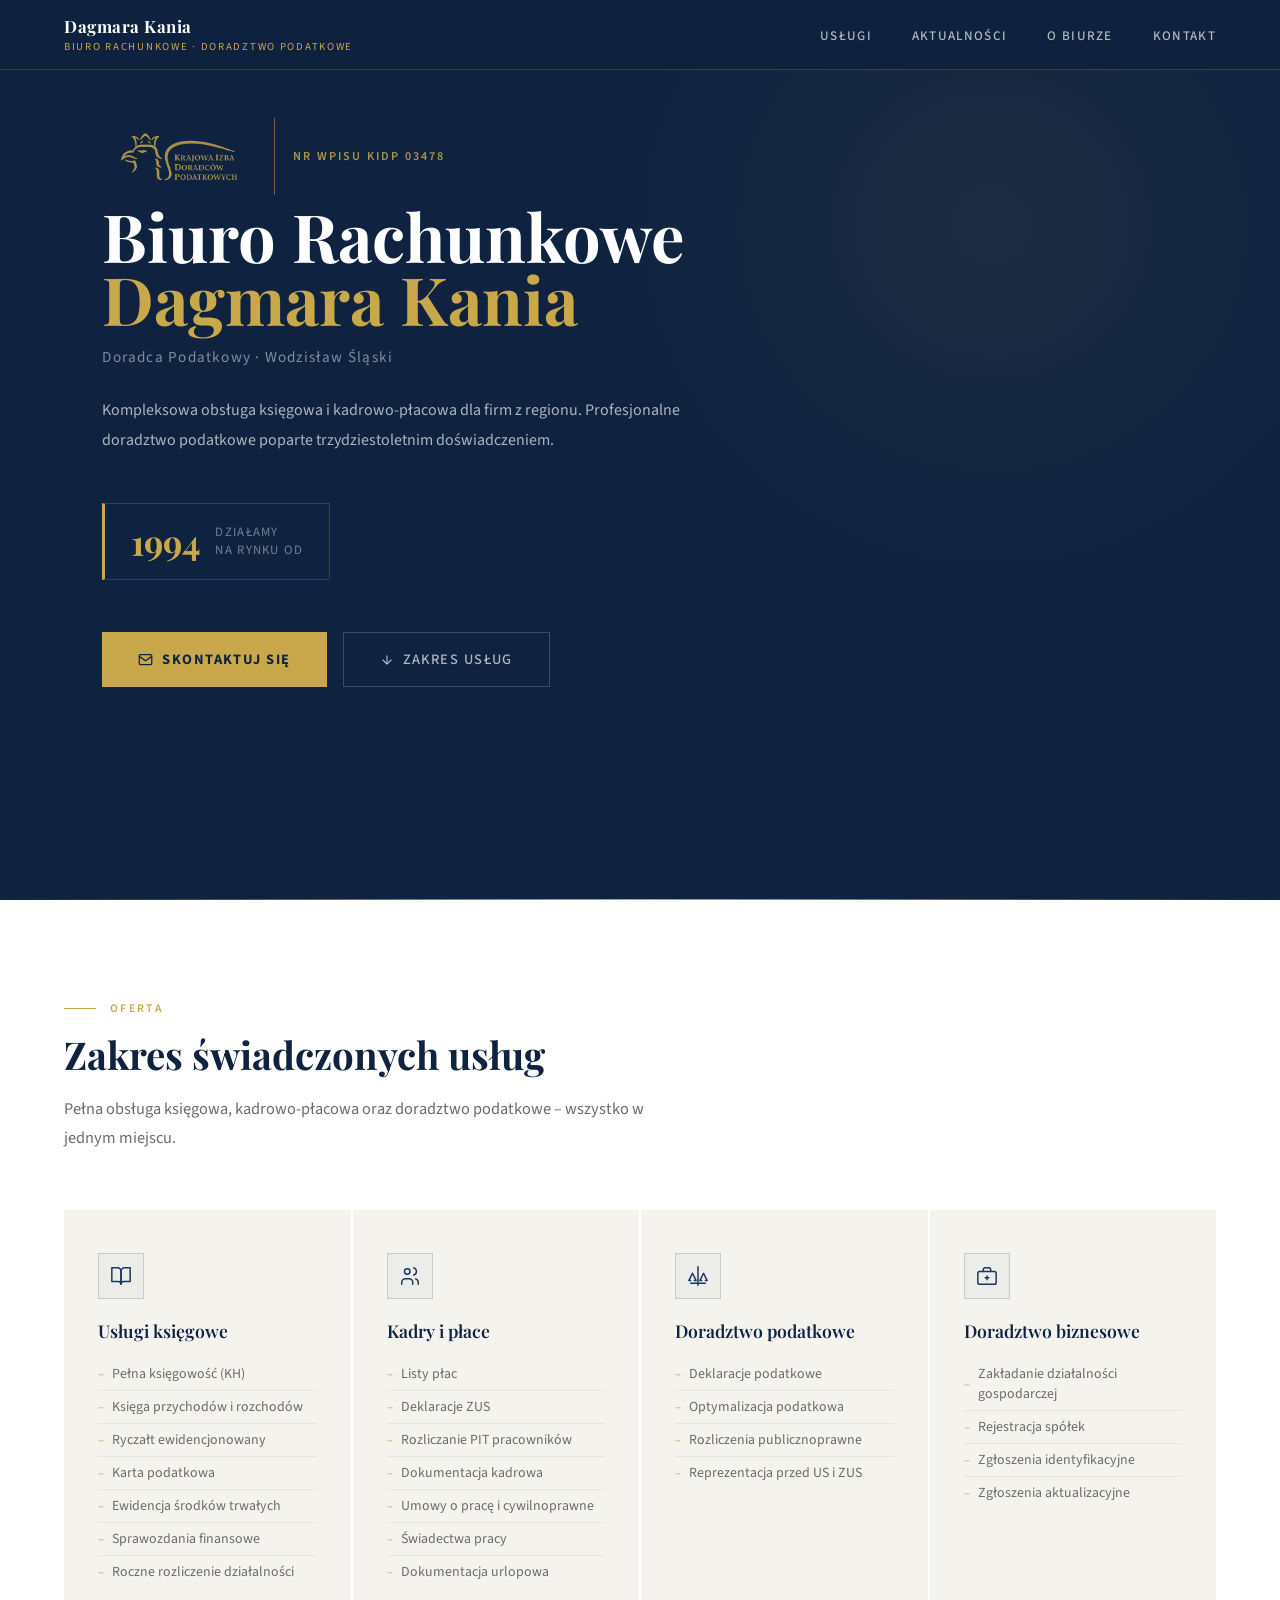
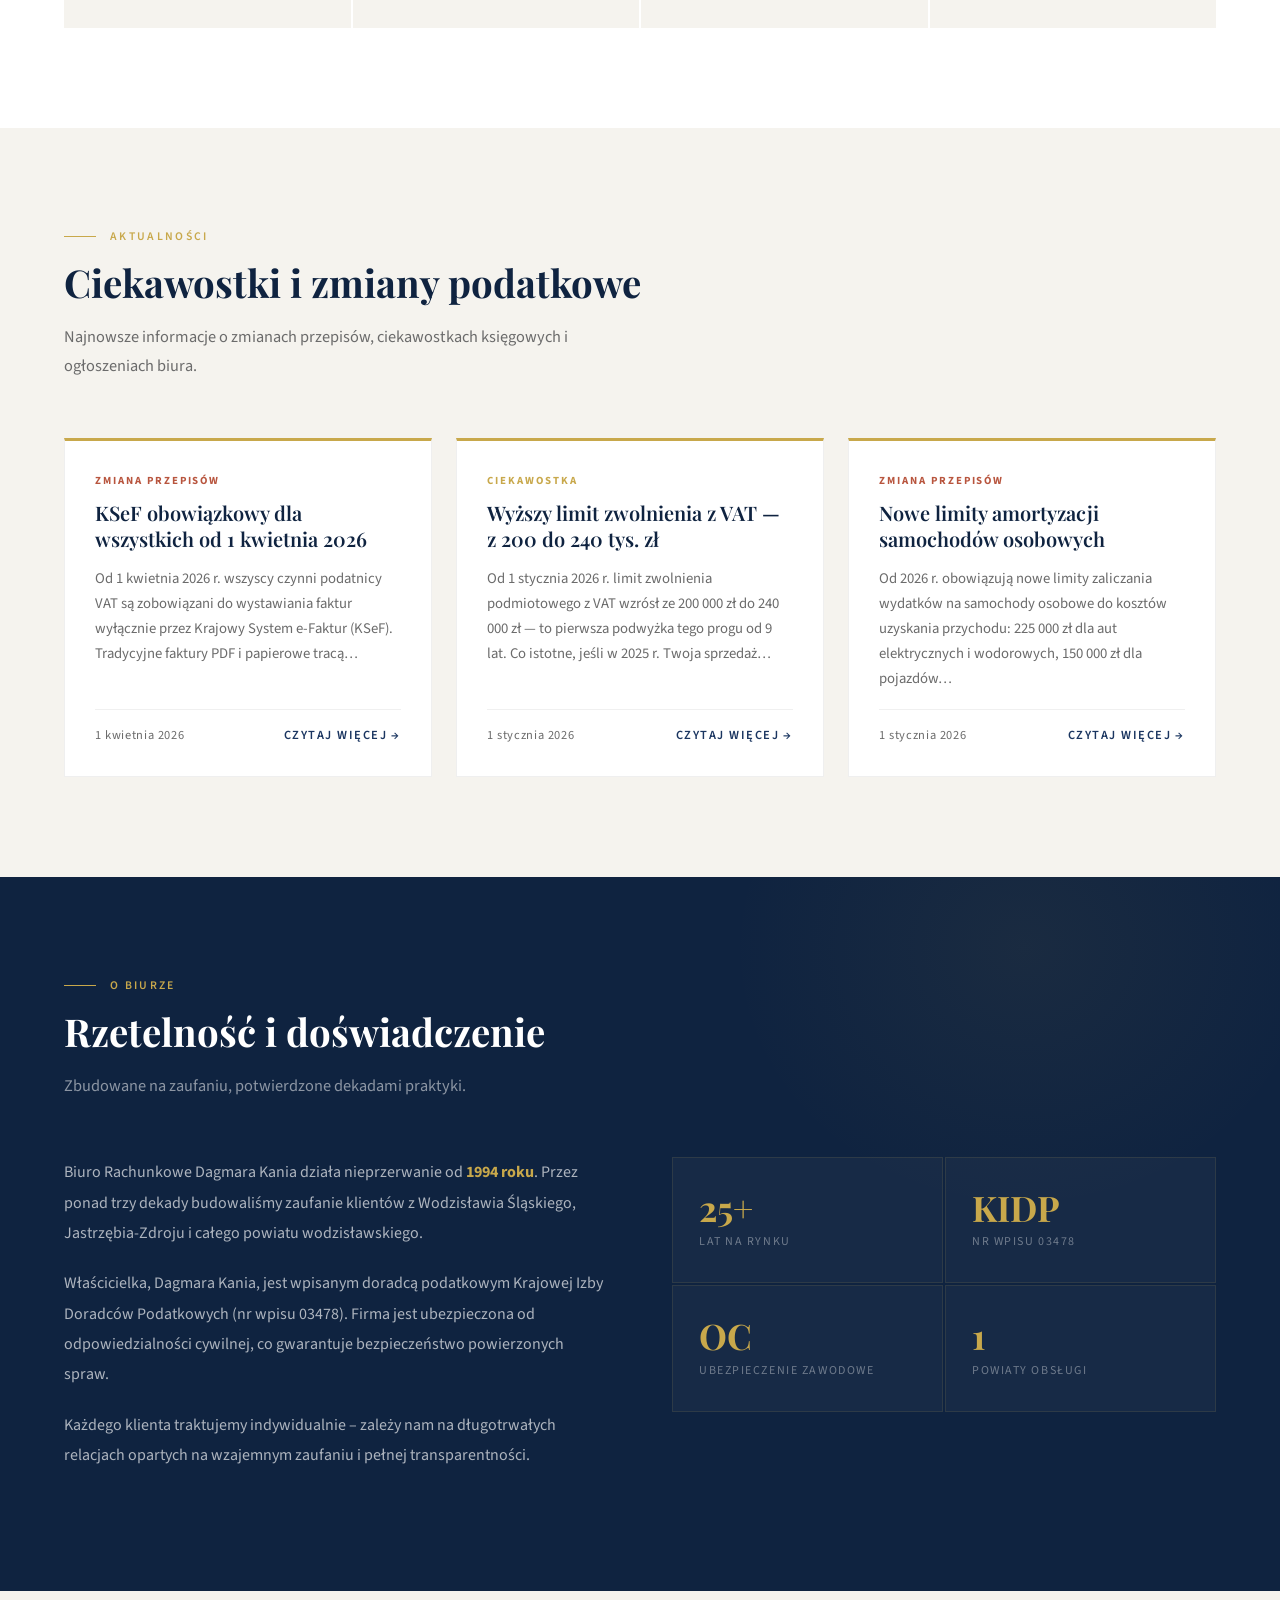
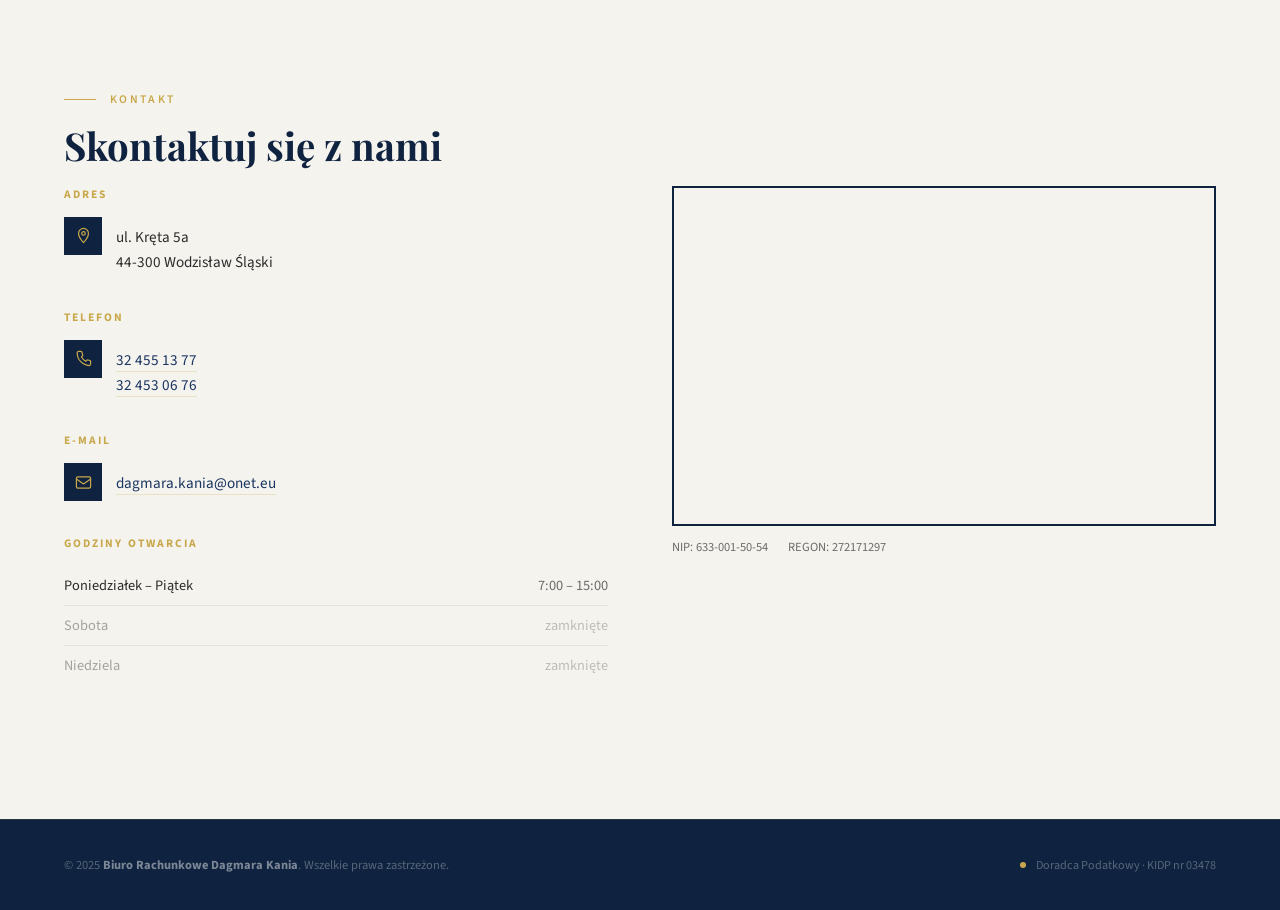
==== commit 93cb88ef: "new adres" ====
--- a/index.html
+++ b/index.html
@@ -204,7 +204,7 @@
               <circle cx="12" cy="9" r="2.5"/>
             </svg>
           </div>
-          <div class="contact-detail">ul. Głowackiego 1<br/>44-300 Wodzisław Śląski</div>
+          <div class="contact-detail">ul. Kręta 5a<br/>44-300 Wodzisław Śląski</div>
         </div>
       </div>
 
@@ -251,10 +251,10 @@
     <div>
       <div class="map-wrapper">
         <iframe
-          src="https://www.google.com/maps/embed?pb=!1m18!1m12!1m3!1d2561.4!2d18.4565!3d50.0031!2m3!1f0!2f0!3f0!3m2!1i1024!2i768!4f13.1!3m3!1m2!1s0x4716d4f1e6e4a4a1%3A0xe6d6b0d0d0d0d0d0!2sG%C5%82owackiego%201%2C%2044-300%20Wodzis%C5%82aw%20%C5%9Al%C4%85ski%2C%20Poland!5e0!3m2!1spl!2spl!4v1710000000000!5m2!1spl!2spl"
+          src="https://maps.google.com/maps?q=Kr%C4%99ta+5a,+44-300+Wodzis%C5%82aw+%C5%9Al%C4%85ski&t=m&z=16&output=embed&iwloc=near"
           allowfullscreen="" loading="lazy"
           referrerpolicy="no-referrer-when-downgrade"
-          title="Biuro Rachunkowe Dagmara Kania – Głowackiego 1, Wodzisław Śląski">
+          title="Biuro Rachunkowe Dagmara Kania – Kręta 5a, Wodzisław Śląski">
         </iframe>
       </div>
       <div class="map-meta">
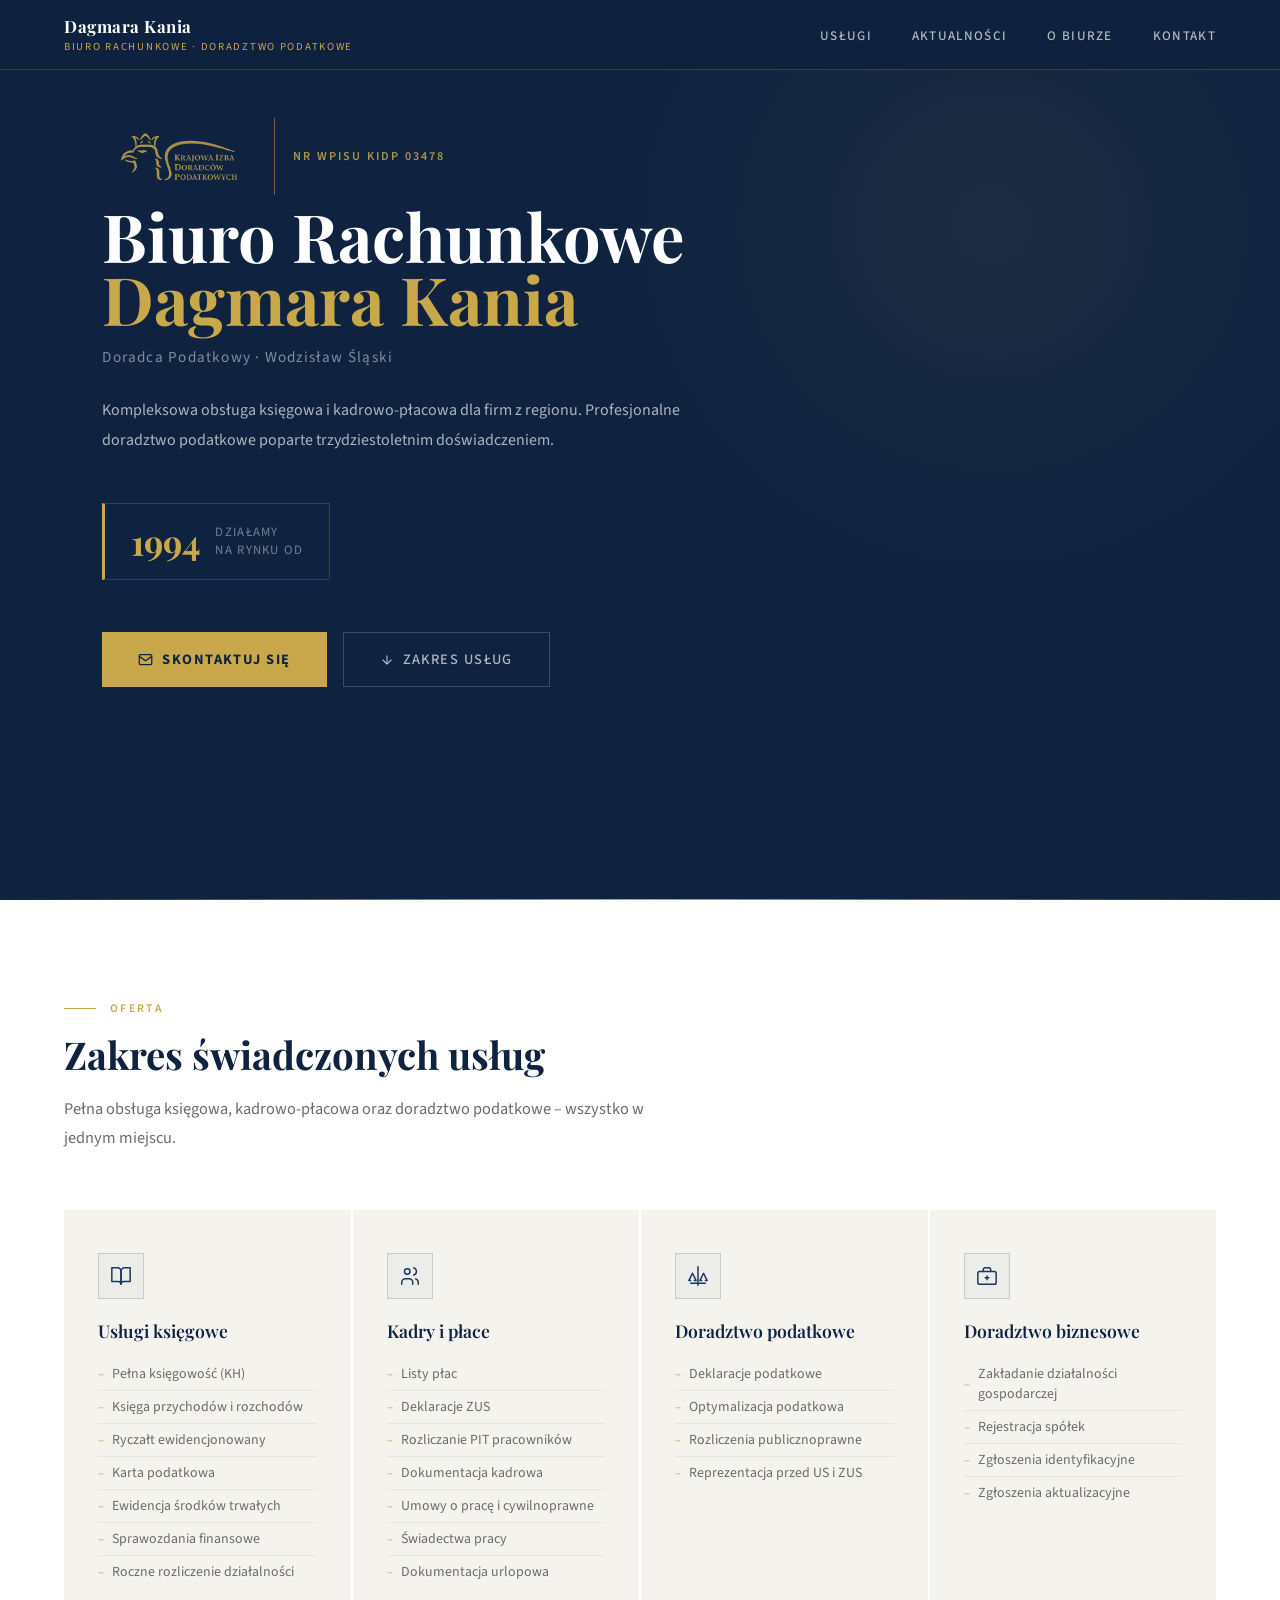
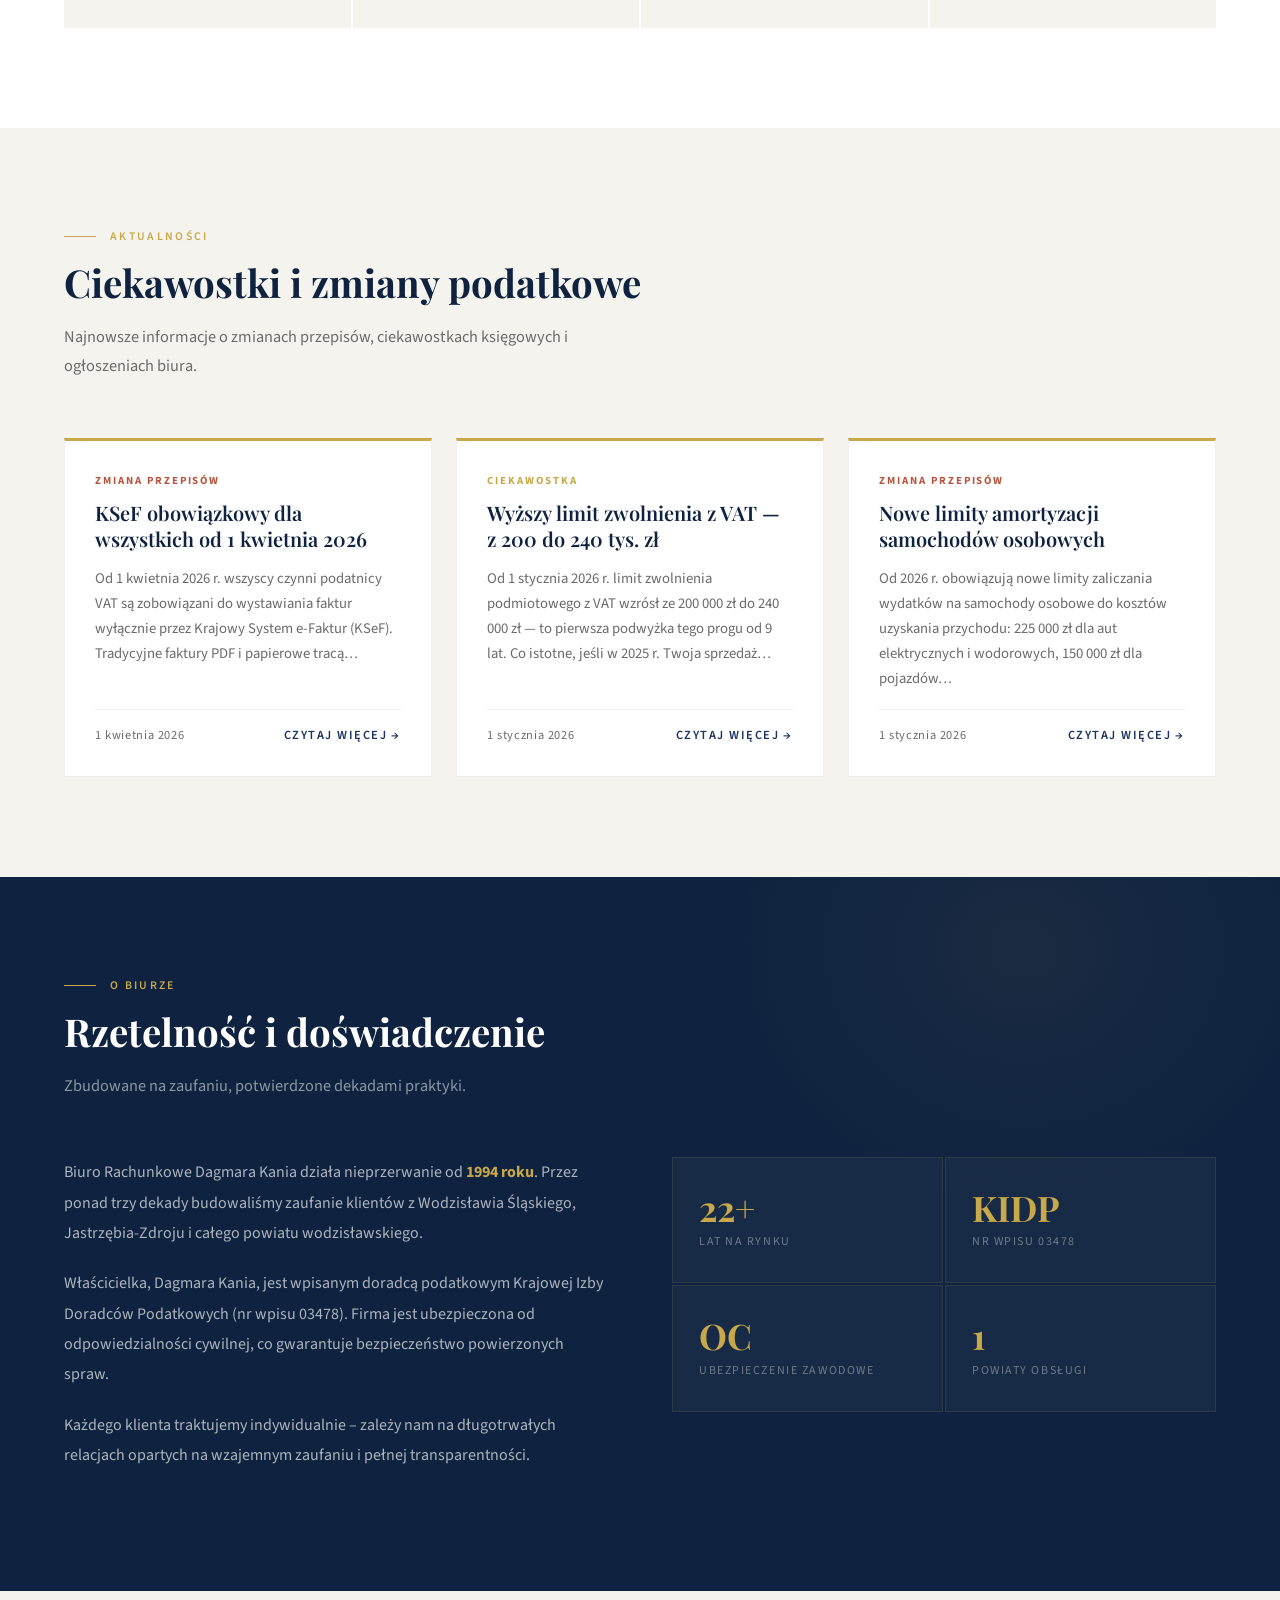
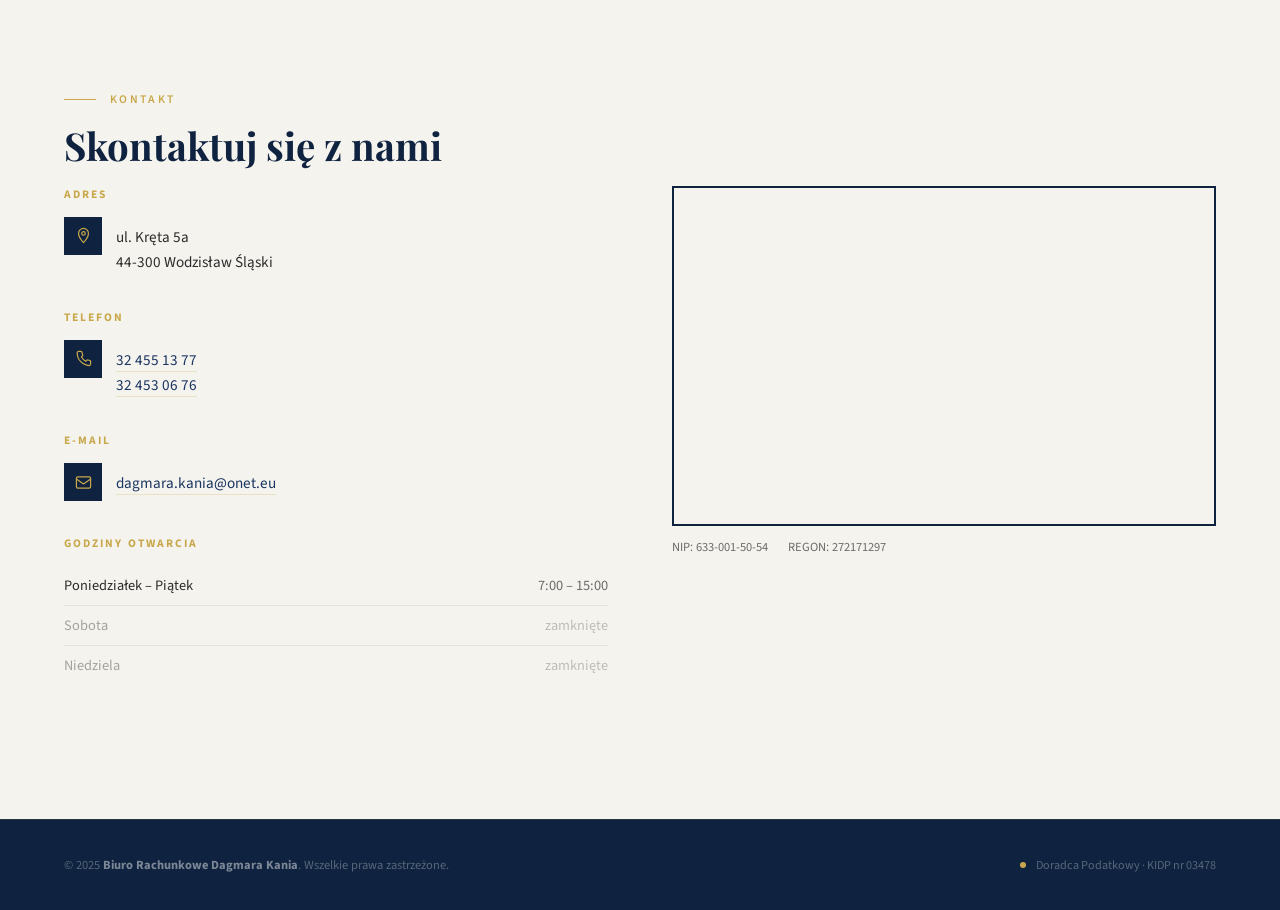
==== commit c72cf682: "update map" ====
--- a/index.html
+++ b/index.html
@@ -251,7 +251,7 @@
     <div>
       <div class="map-wrapper">
         <iframe
-          src="https://maps.google.com/maps?q=Kr%C4%99ta+5a,+44-300+Wodzis%C5%82aw+%C5%9Al%C4%85ski&t=m&z=16&output=embed&iwloc=near"
+          src="https://maps.google.com/maps?q=Kania+Dagmara+Biuro+Rachunkowe,+Kr%C4%99ta,+Wodzis%C5%82aw+%C5%9Al%C4%85ski&t=m&z=17&output=embed&iwloc=near"
           allowfullscreen="" loading="lazy"
           referrerpolicy="no-referrer-when-downgrade"
           title="Biuro Rachunkowe Dagmara Kania – Kręta 5a, Wodzisław Śląski">
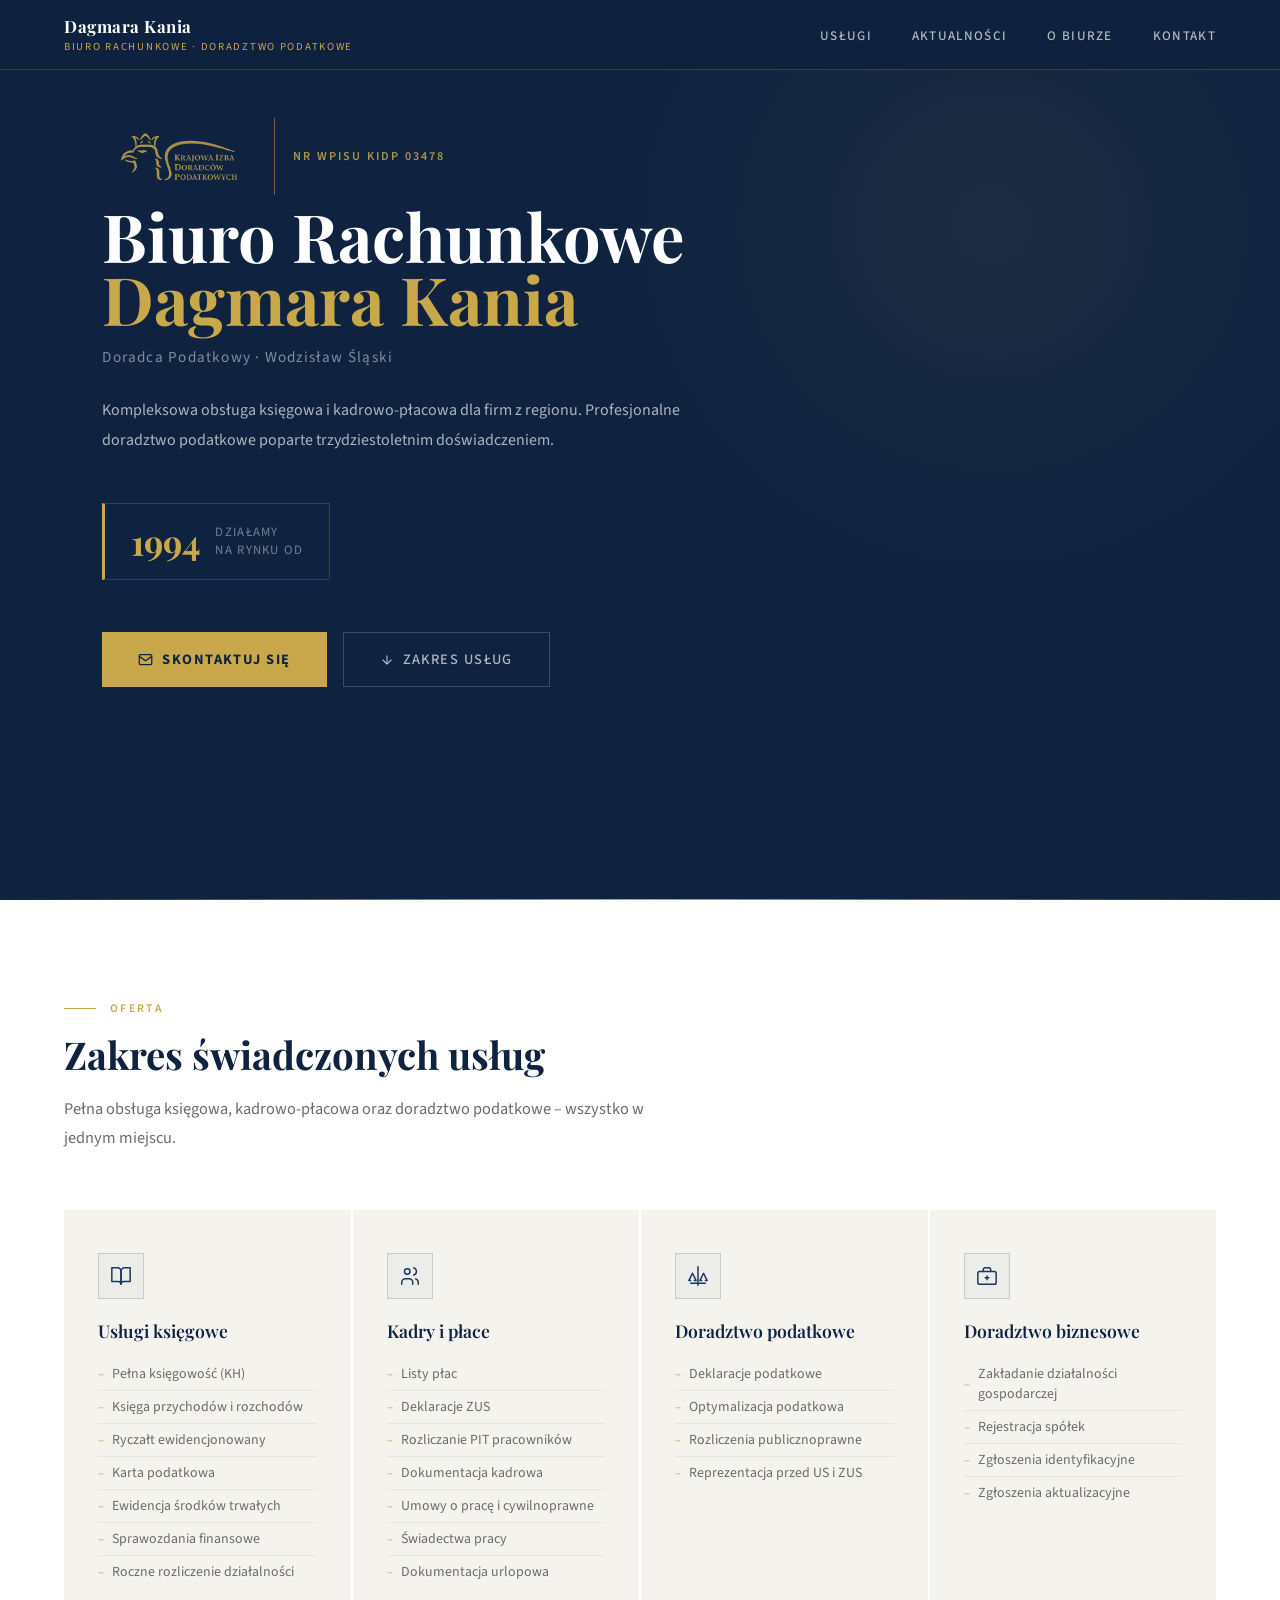
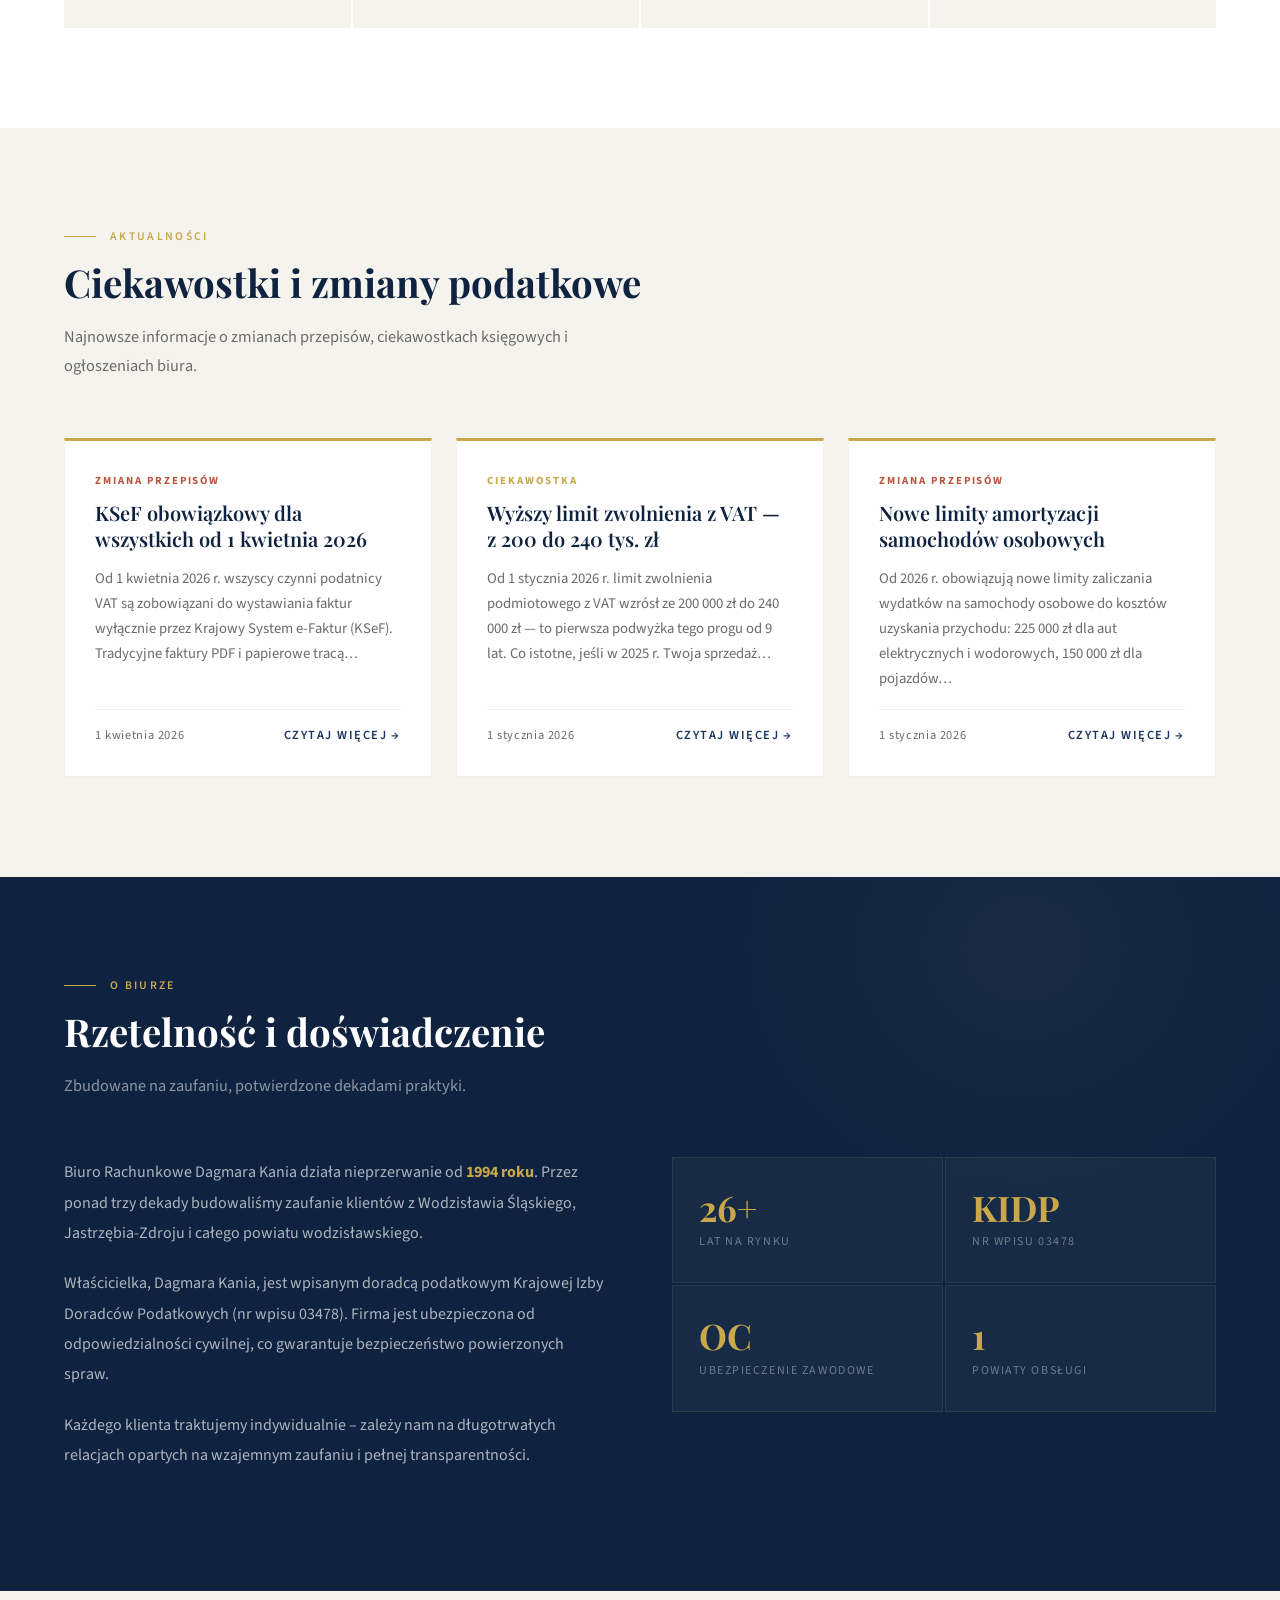
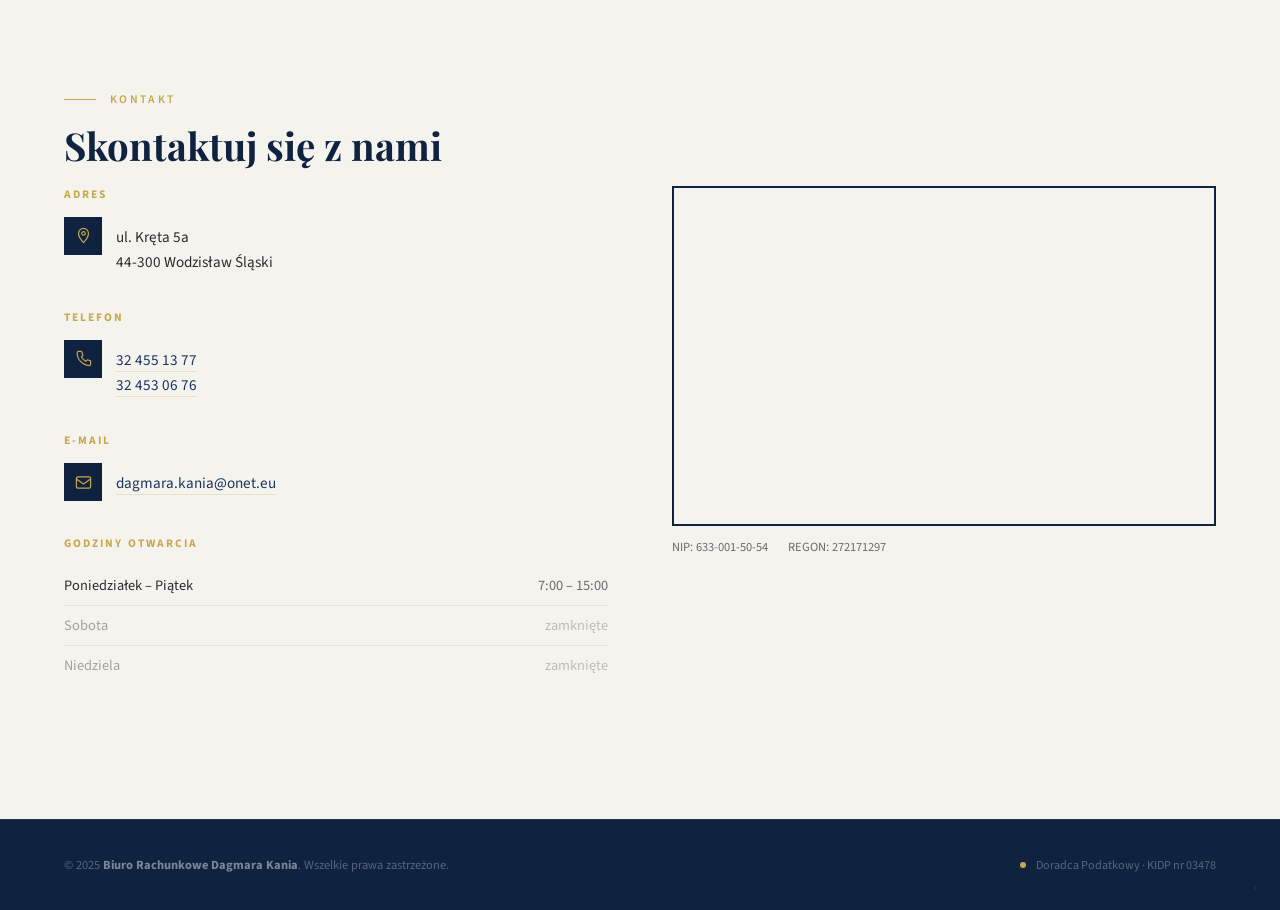
==== commit c9a7873e: "admin button" ====
--- a/index.html
+++ b/index.html
@@ -272,6 +272,7 @@
     <div class="badge-dot"></div>
     Doradca Podatkowy · KIDP nr 03478
   </div>
+  <a href="admin.html" class="footer-admin-link" title="Panel administracyjny">·</a>
 </footer>
 
 <!-- ══════════════ MODAL DLA POSTÓW ══════════════ -->
--- a/style.css
+++ b/style.css
@@ -486,6 +486,22 @@
   width: 6px; height: 6px; background: var(--gold);
   border-radius: 50%; animation: pulse 2.4s infinite;
 }
+
+/* Ukryty link do panelu admina – widoczny tylko po najechaniu */
+.footer-admin-link {
+  position: absolute;
+  right: 12px; bottom: 8px;
+  font-size: 1.2rem;
+  color: rgba(255,255,255,.08);
+  text-decoration: none;
+  padding: 4px 10px;
+  line-height: 1;
+  transition: color .25s;
+}
+.footer-admin-link:hover {
+  color: var(--gold);
+}
+footer { position: relative; }
 
 /* ── ANIMATIONS ─────────────────────────────── */
 @keyframes fadeUp {
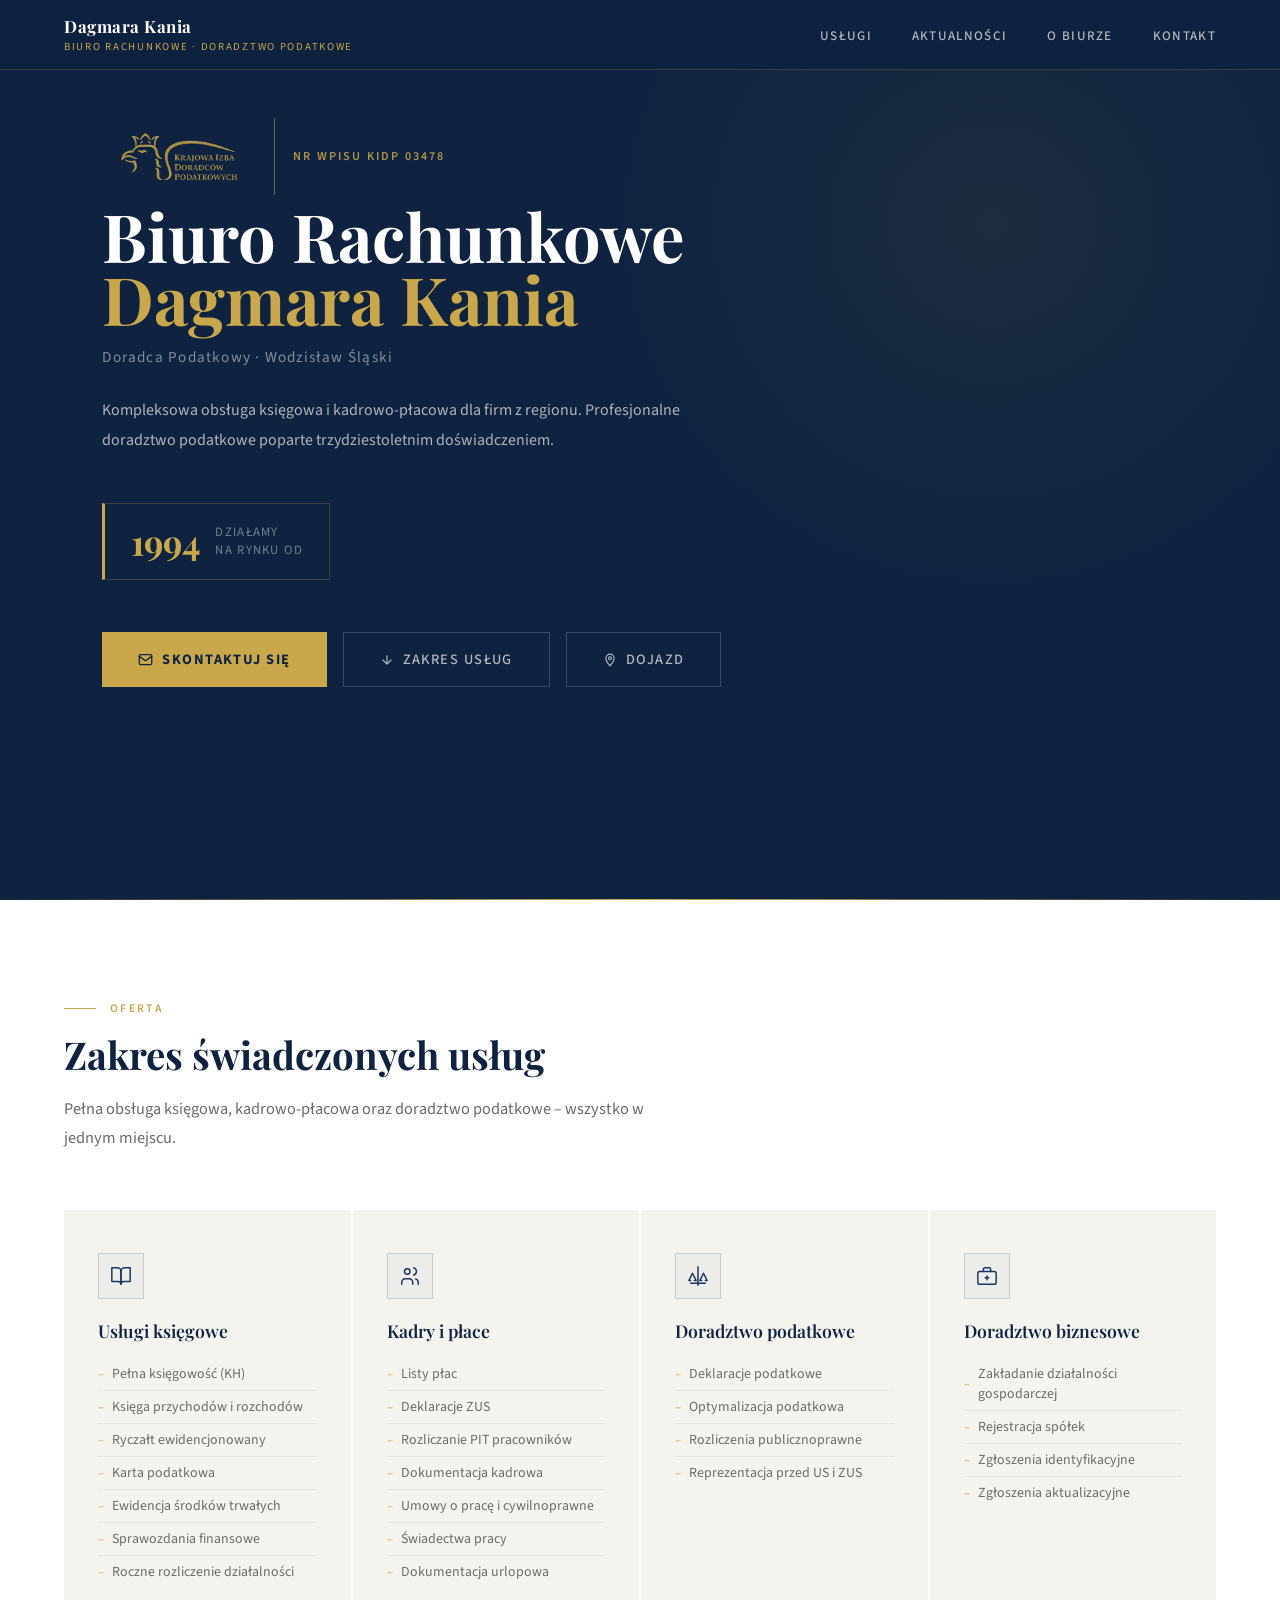
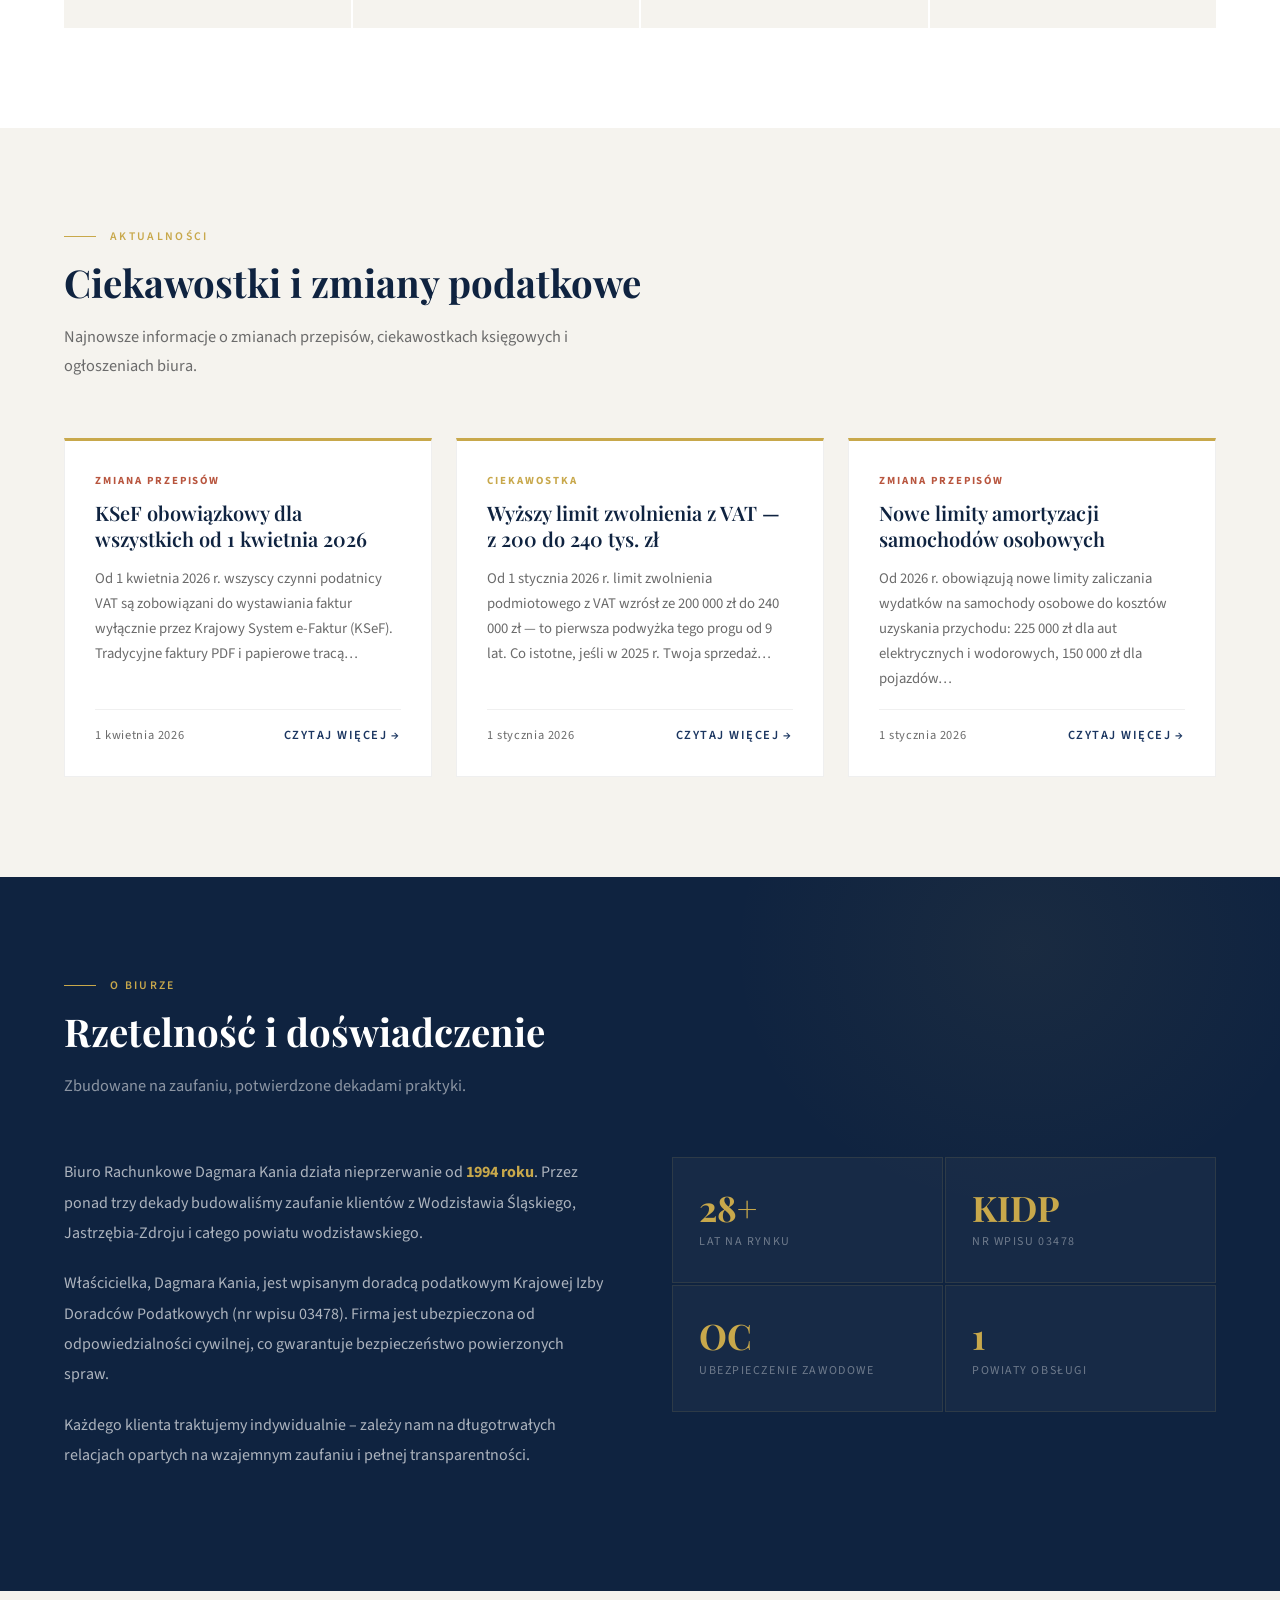
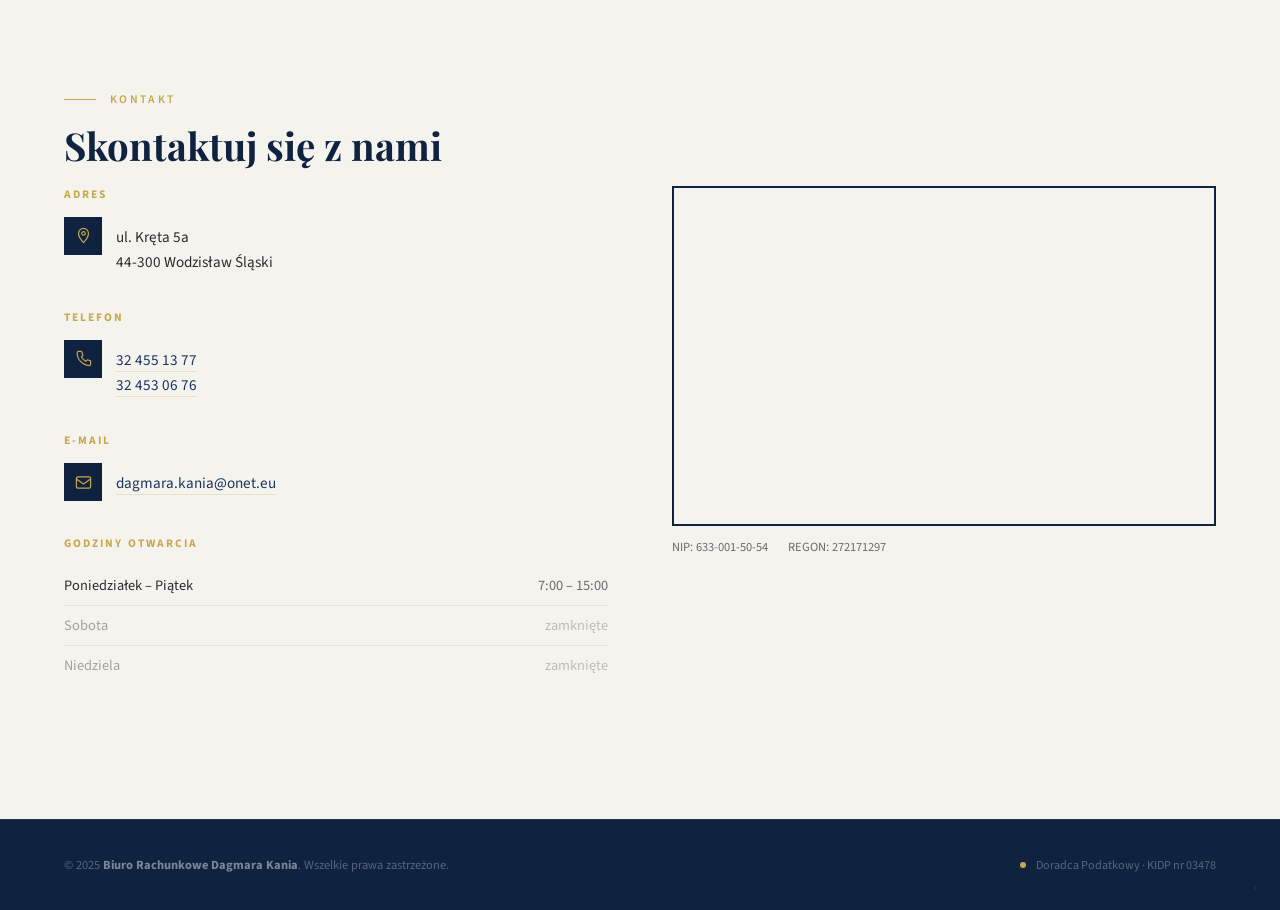
==== commit d0f5e682: "Update index.html" ====
--- a/index.html
+++ b/index.html
@@ -55,6 +55,10 @@
         <svg width="14" height="14" viewBox="0 0 24 24" fill="none" stroke="currentColor" stroke-width="2" stroke-linecap="round" stroke-linejoin="round"><path d="M12 5v14m-7-7 7 7 7-7"/></svg>
         Zakres usług
       </a>
+      <a href="https://www.google.com/maps/dir/?api=1&destination=Kania+Dagmara+Biuro+Rachunkowe%2C+Kr%C4%99ta%2C+Wodzis%C5%82aw+%C5%9Al%C4%85ski" target="_blank" rel="noopener" class="btn-ghost">
+        <svg width="14" height="14" viewBox="0 0 24 24" fill="none" stroke="currentColor" stroke-width="2" stroke-linecap="round" stroke-linejoin="round"><path d="M12 2C8.13 2 5 5.13 5 9c0 5.25 7 13 7 13s7-7.75 7-13c0-3.87-3.13-7-7-7z"/><circle cx="12" cy="9" r="2.5"/></svg>
+        Dojazd
+      </a>
     </div>
   </div>
 </section>
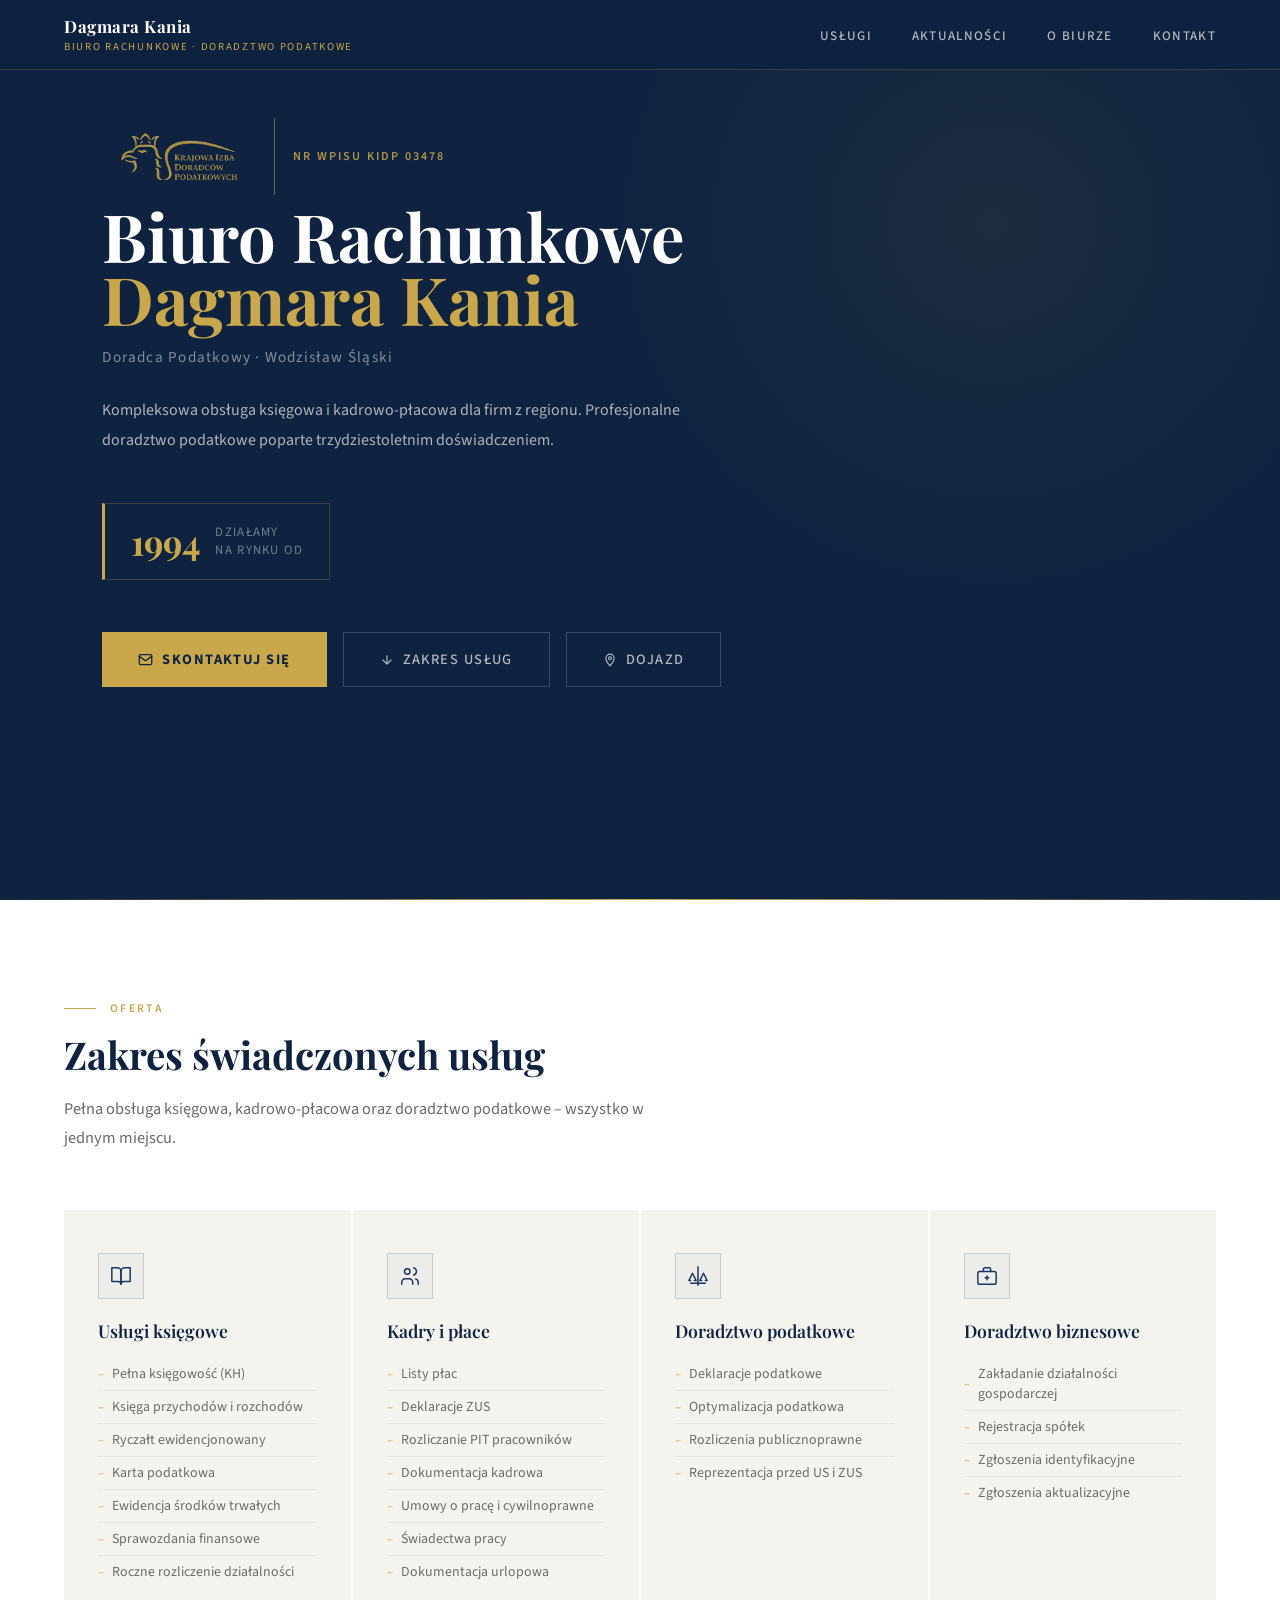
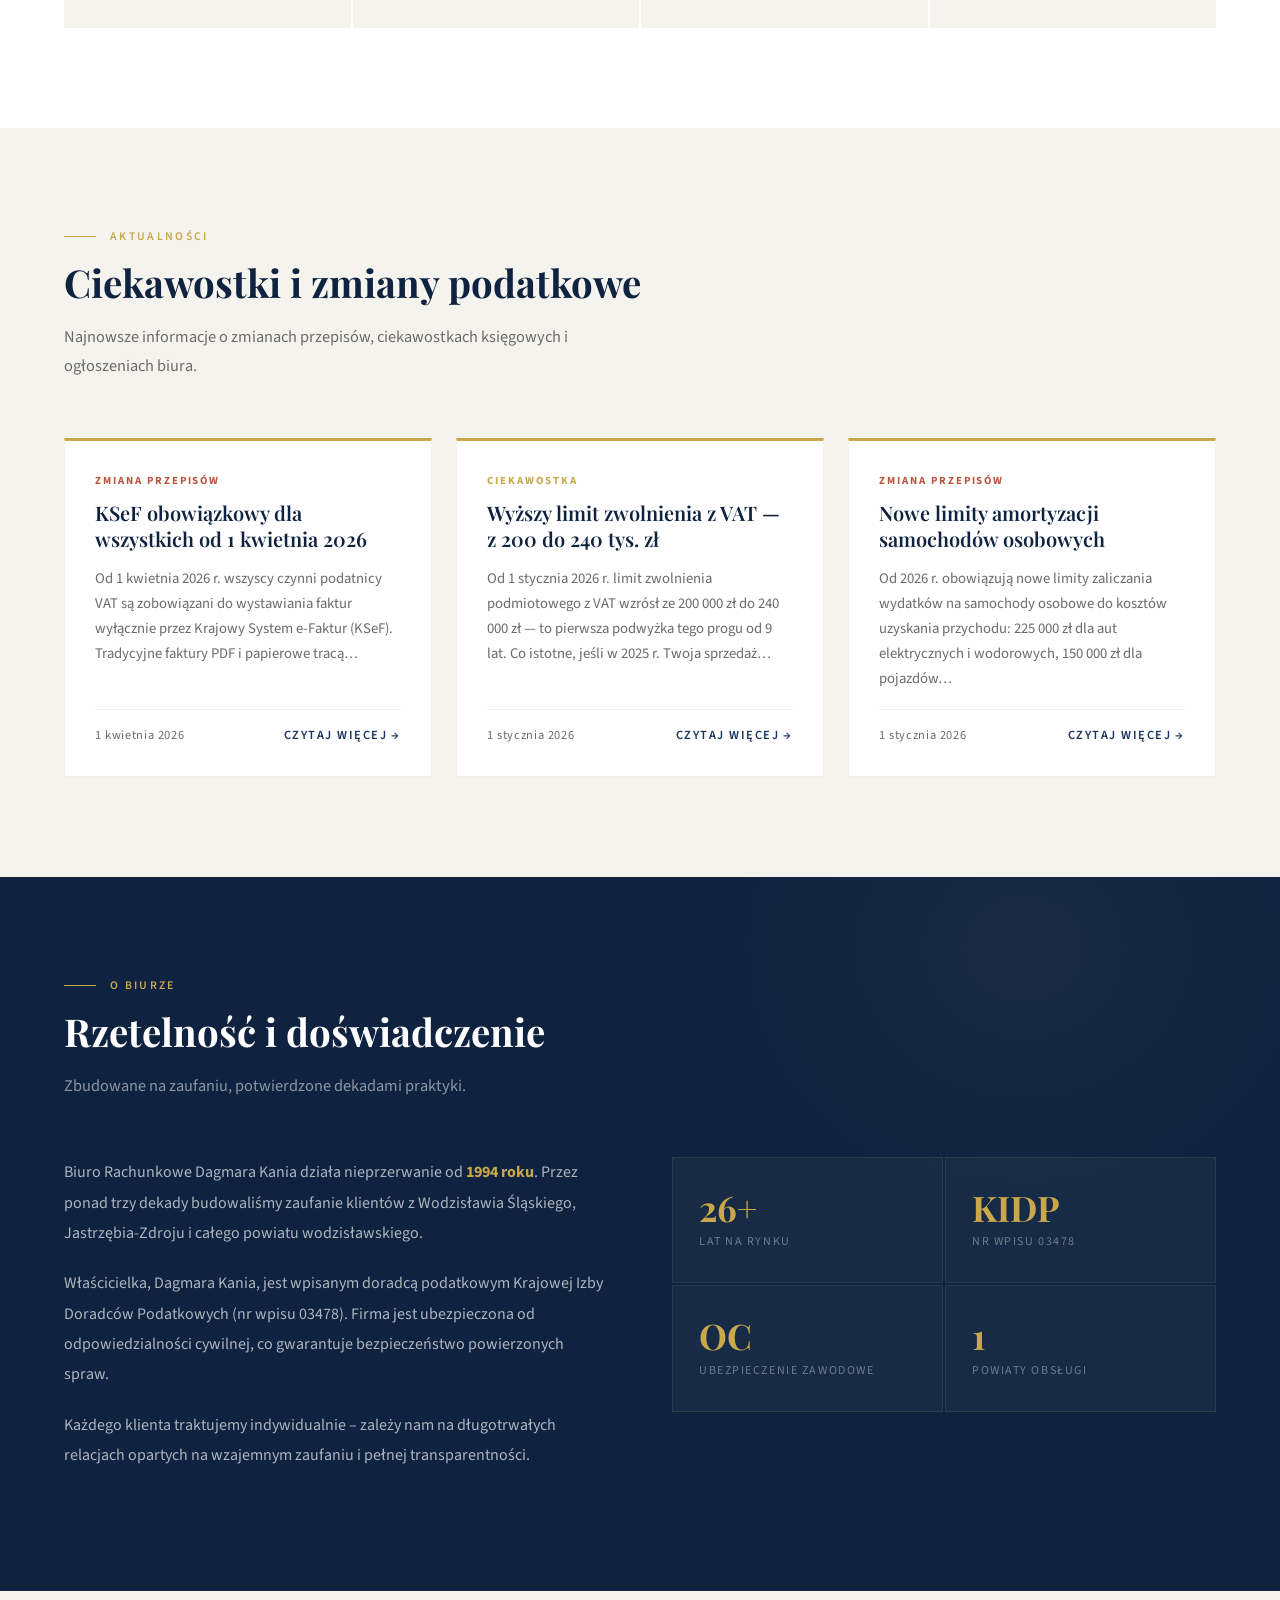
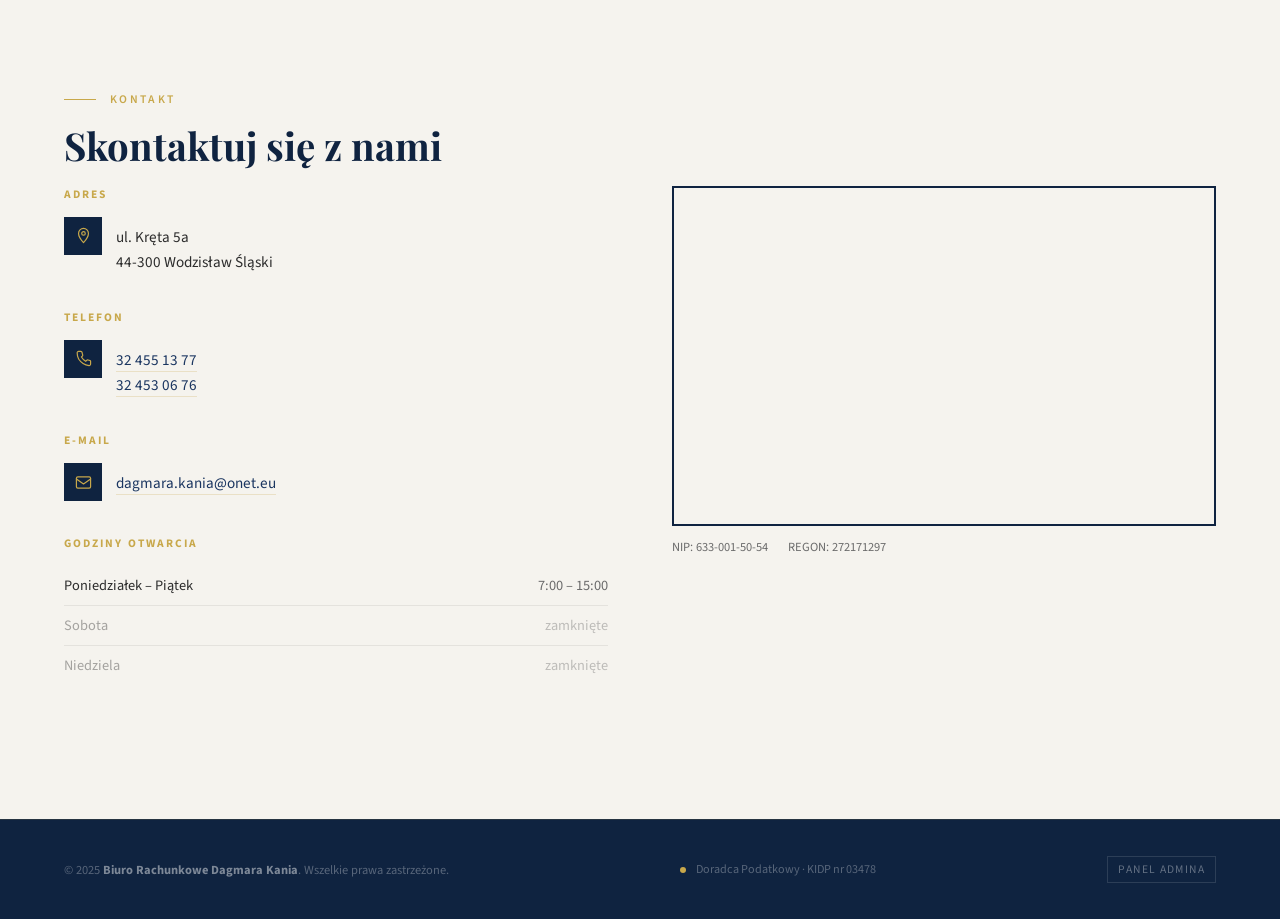
==== commit d6f8a886: "admin button" ====
--- a/index.html
+++ b/index.html
@@ -276,7 +276,7 @@
     <div class="badge-dot"></div>
     Doradca Podatkowy · KIDP nr 03478
   </div>
-  <a href="admin.html" class="footer-admin-link" title="Panel administracyjny">·</a>
+  <a href="admin.html" class="footer-admin-link">Panel admina</a>
 </footer>
 
 <!-- ══════════════ MODAL DLA POSTÓW ══════════════ -->
--- a/style.css
+++ b/style.css
@@ -487,21 +487,22 @@
   border-radius: 50%; animation: pulse 2.4s infinite;
 }
 
-/* Ukryty link do panelu admina – widoczny tylko po najechaniu */
+/* Link do panelu admina w stopce */
 .footer-admin-link {
-  position: absolute;
-  right: 12px; bottom: 8px;
-  font-size: 1.2rem;
-  color: rgba(255,255,255,.08);
+  font-size: .72rem;
+  color: rgba(255,255,255,.35);
   text-decoration: none;
+  letter-spacing: .12em;
+  text-transform: uppercase;
   padding: 4px 10px;
-  line-height: 1;
-  transition: color .25s;
+  border: 1px solid rgba(255,255,255,.12);
+  transition: color .25s, border-color .25s, background .25s;
 }
 .footer-admin-link:hover {
   color: var(--gold);
-}
-footer { position: relative; }
+  border-color: var(--gold);
+  background: rgba(200,168,75,.06);
+}
 
 /* ── ANIMATIONS ─────────────────────────────── */
 @keyframes fadeUp {
